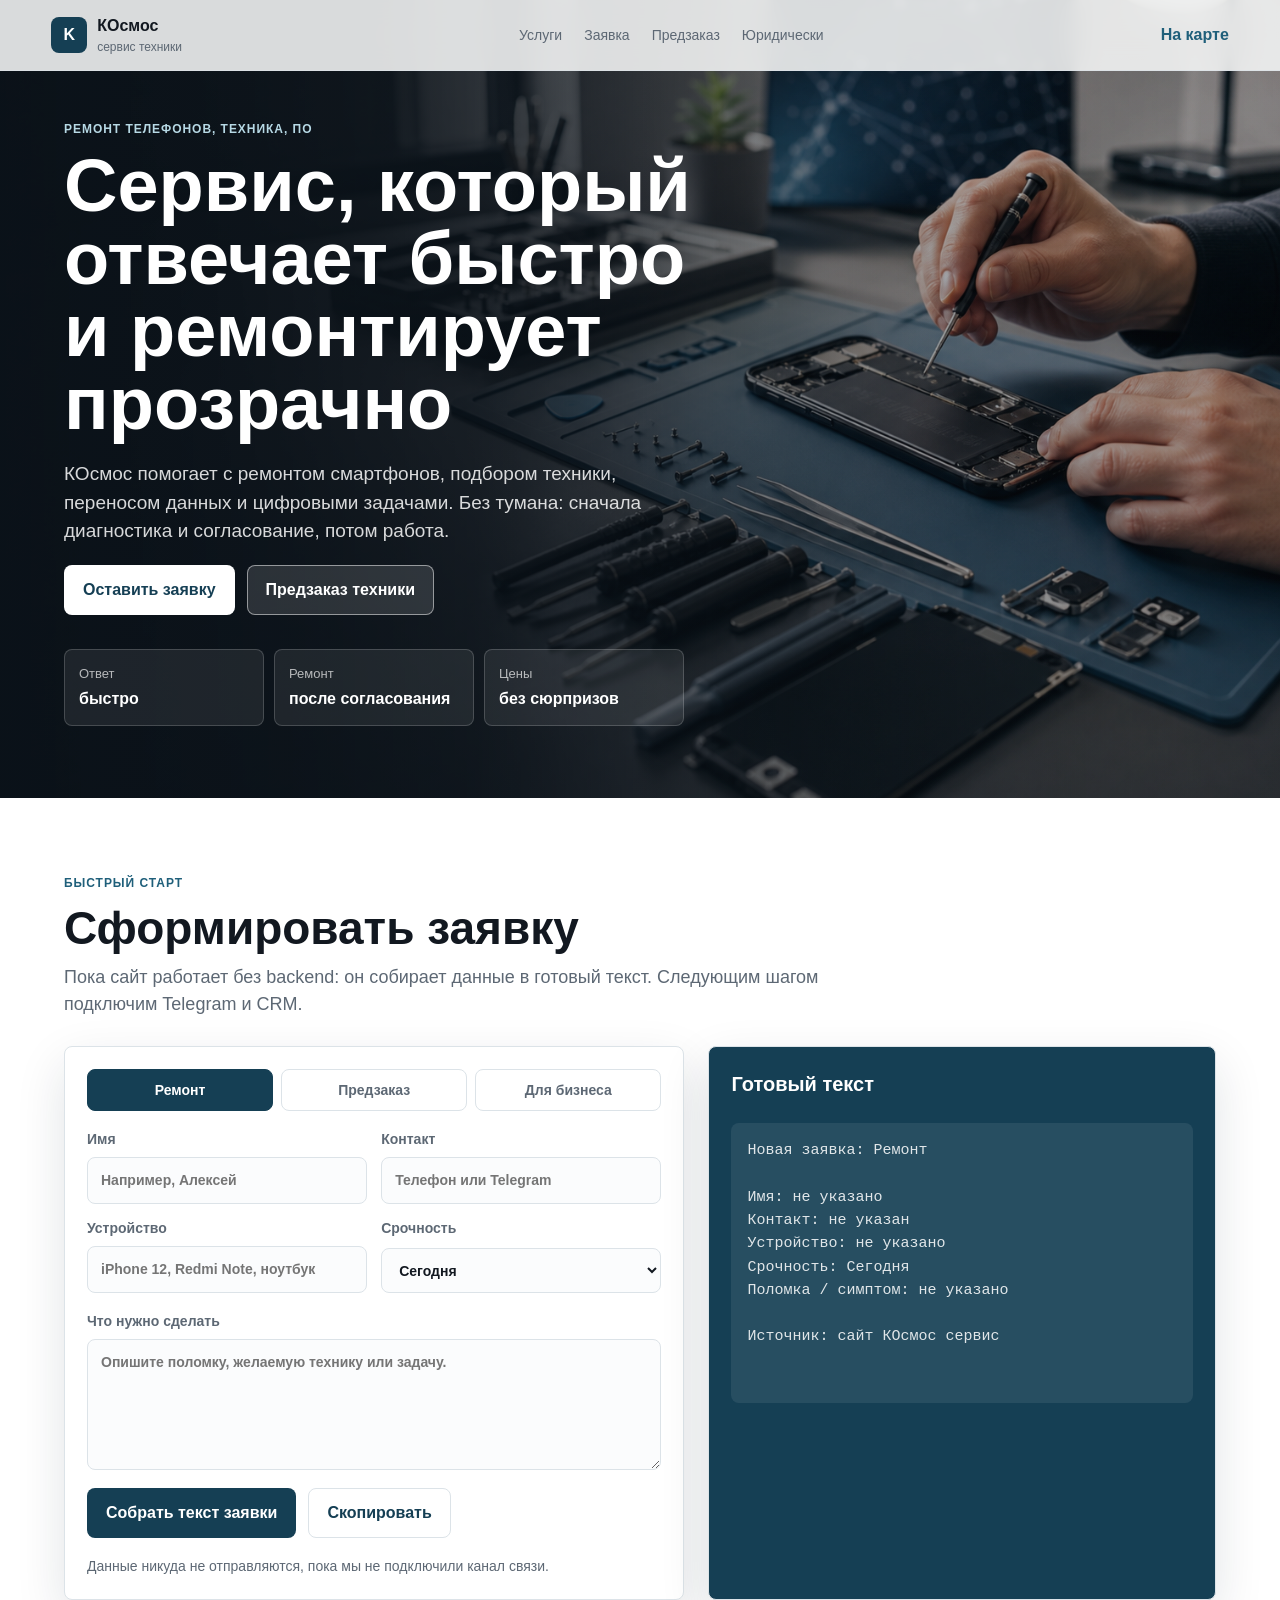
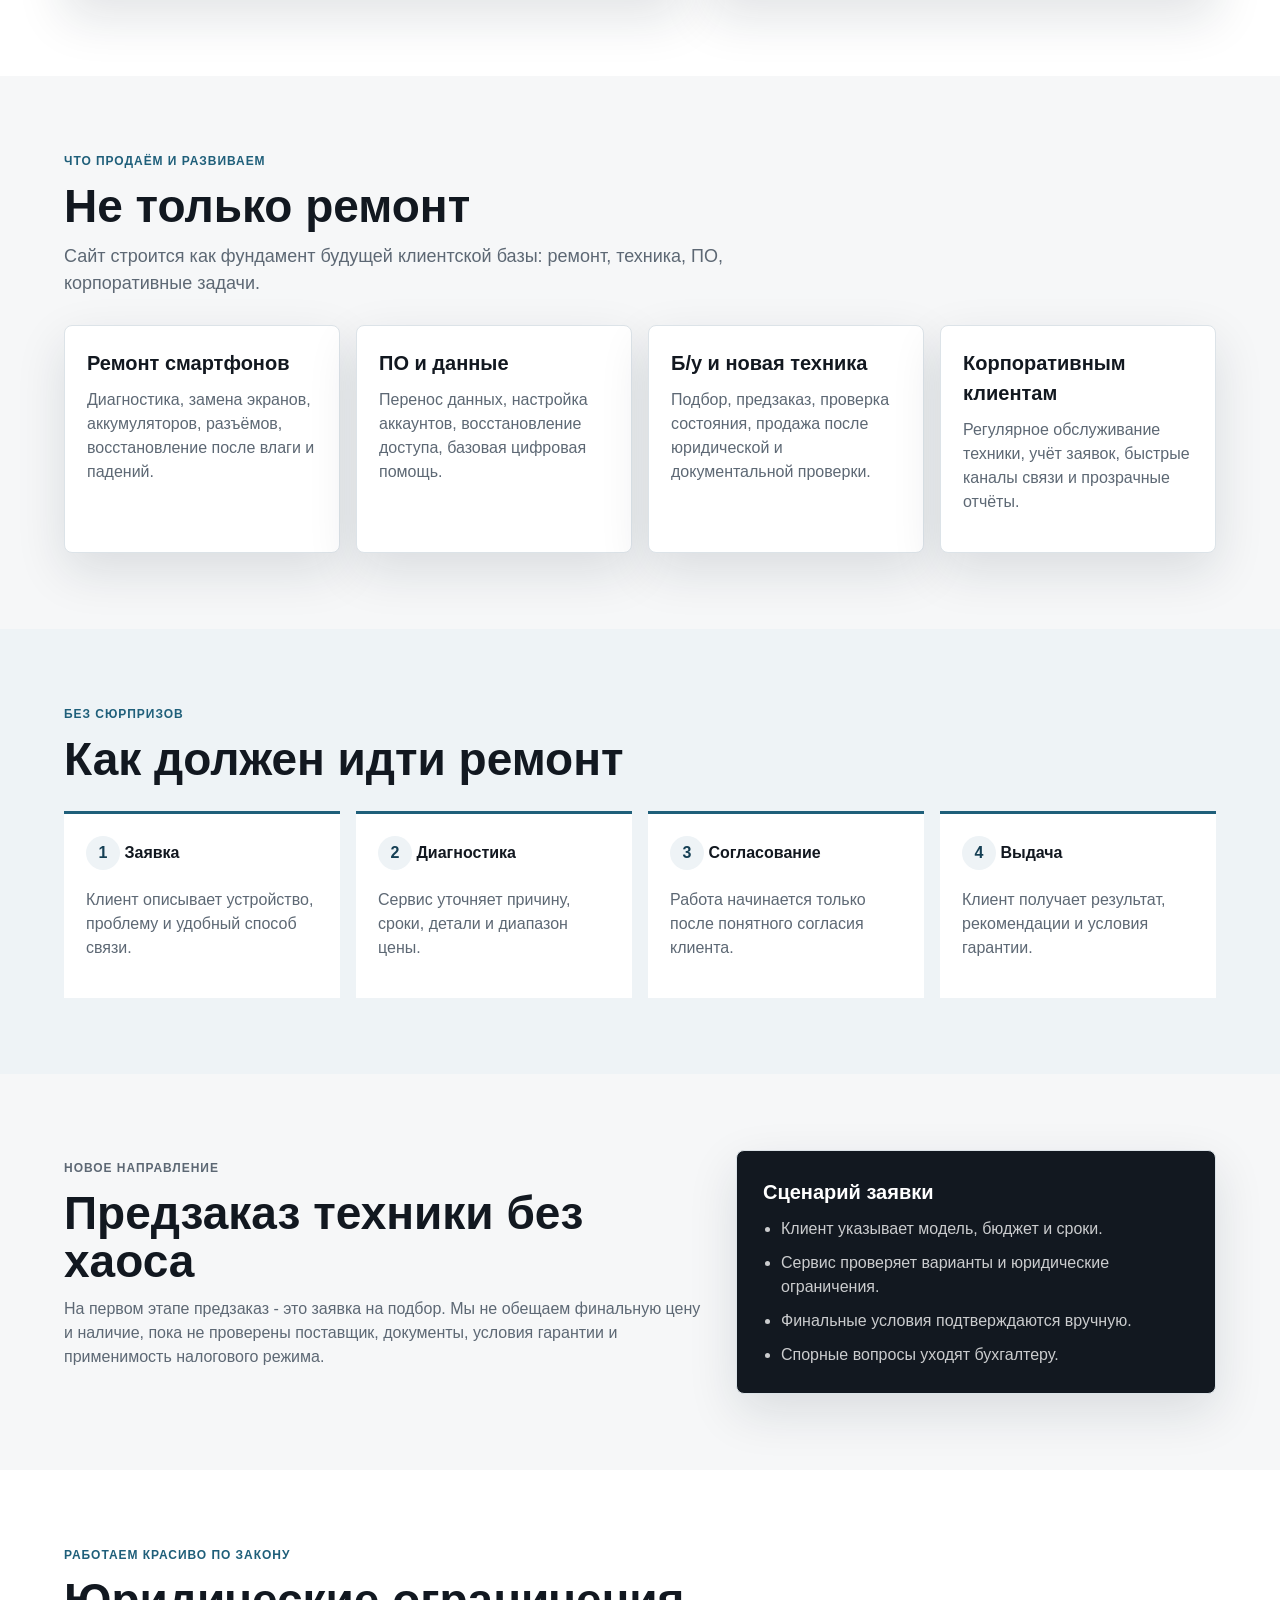
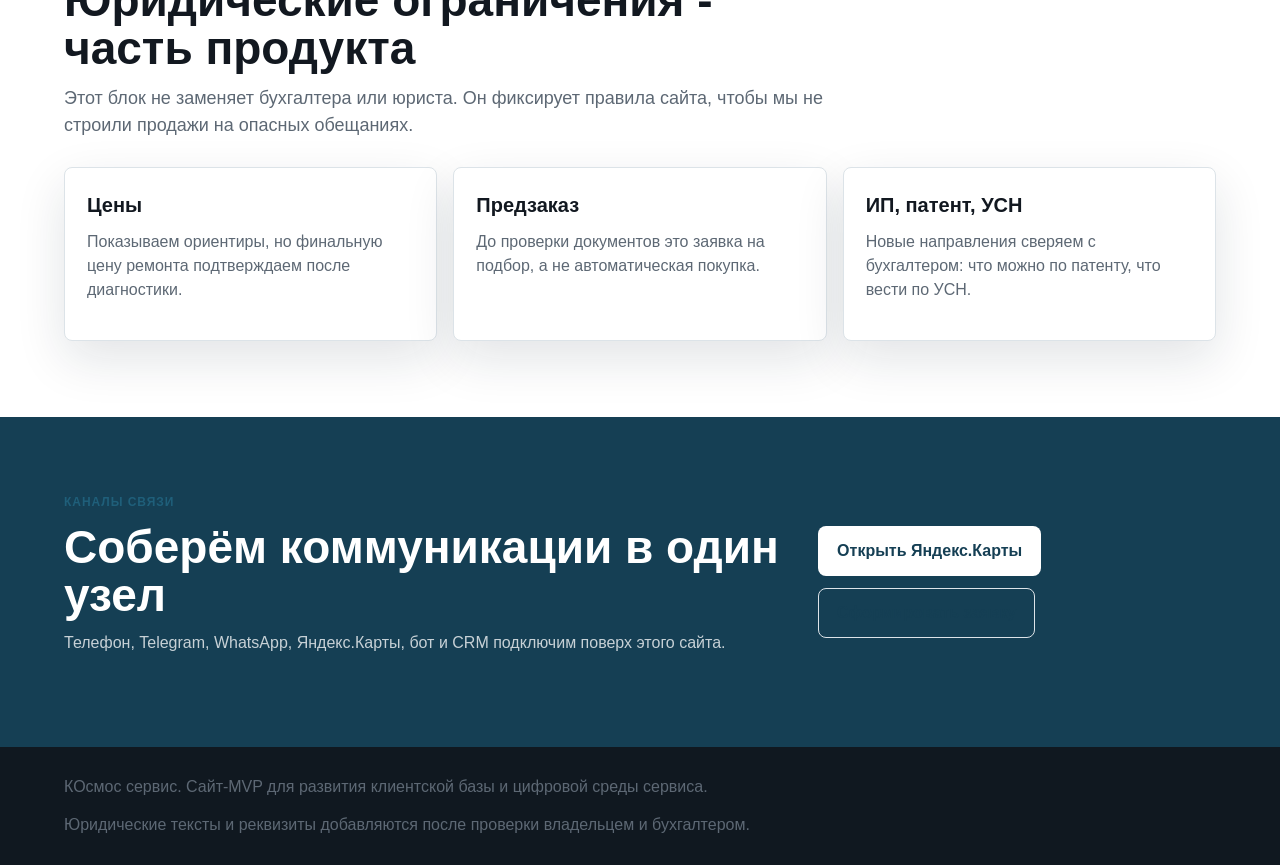
==== projects/site/index.html @ 304d87ee "Add Kosmos site MVP" ====
<!doctype html>
<html lang="ru">
  <head>
    <meta charset="utf-8">
    <meta name="viewport" content="width=device-width, initial-scale=1">
    <title>КОсмос сервис - ремонт телефонов и цифровые услуги</title>
    <meta
      name="description"
      content="КОсмос сервис: ремонт телефонов, подбор техники, ПО, перенос данных и корпоративное обслуживание."
    >
    <link rel="stylesheet" href="./styles.css">
  </head>
  <body>
    <header class="site-header" aria-label="Главная навигация">
      <a class="brand" href="#top" aria-label="КОсмос сервис">
        <span class="brand-mark" aria-hidden="true">K</span>
        <span>
          <strong>КОсмос</strong>
          <small>сервис техники</small>
        </span>
      </a>
      <nav class="nav">
        <a href="#services">Услуги</a>
        <a href="#request">Заявка</a>
        <a href="#preorder">Предзаказ</a>
        <a href="#legal">Юридически</a>
      </nav>
      <a class="header-action" href="https://yandex.ru/maps/org/kosmos/93478916423/?ll=34.098740%2C44.948855&z=15" target="_blank" rel="noreferrer">На карте</a>
    </header>

    <main id="top">
      <section class="hero" aria-labelledby="hero-title">
        <img class="hero-image" src="./assets/hero-repair.png" alt="Рабочее место мастера по ремонту смартфона">
        <div class="hero-overlay"></div>
        <div class="hero-content">
          <p class="eyebrow">ремонт телефонов, техника, ПО</p>
          <h1 id="hero-title">Сервис, который отвечает быстро и ремонтирует прозрачно</h1>
          <p class="hero-lead">
            КОсмос помогает с ремонтом смартфонов, подбором техники, переносом данных и цифровыми задачами.
            Без тумана: сначала диагностика и согласование, потом работа.
          </p>
          <div class="hero-actions">
            <a class="button button-primary" href="#request">Оставить заявку</a>
            <a class="button button-secondary" href="#preorder">Предзаказ техники</a>
          </div>
          <dl class="hero-facts" aria-label="Ключевые принципы">
            <div>
              <dt>Ответ</dt>
              <dd>быстро</dd>
            </div>
            <div>
              <dt>Ремонт</dt>
              <dd>после согласования</dd>
            </div>
            <div>
              <dt>Цены</dt>
              <dd>без сюрпризов</dd>
            </div>
          </dl>
        </div>
      </section>

      <section class="quick-panel" id="request" aria-labelledby="request-title">
        <div class="section-heading">
          <p class="eyebrow">быстрый старт</p>
          <h2 id="request-title">Сформировать заявку</h2>
          <p>
            Пока сайт работает без backend: он собирает данные в готовый текст.
            Следующим шагом подключим Telegram и CRM.
          </p>
        </div>

        <div class="request-layout">
          <form class="request-form" id="lead-form">
            <fieldset class="segments" aria-label="Тип заявки">
              <label>
                <input type="radio" name="mode" value="repair" checked>
                <span>Ремонт</span>
              </label>
              <label>
                <input type="radio" name="mode" value="preorder">
                <span>Предзаказ</span>
              </label>
              <label>
                <input type="radio" name="mode" value="business">
                <span>Для бизнеса</span>
              </label>
            </fieldset>

            <div class="form-grid">
              <label>
                Имя
                <input name="name" autocomplete="name" placeholder="Например, Алексей">
              </label>
              <label>
                Контакт
                <input name="contact" autocomplete="tel" placeholder="Телефон или Telegram">
              </label>
              <label>
                Устройство
                <input name="device" placeholder="iPhone 12, Redmi Note, ноутбук">
              </label>
              <label>
                Срочность
                <select name="urgency">
                  <option>Сегодня</option>
                  <option>В ближайшие 2-3 дня</option>
                  <option>Не срочно</option>
                  <option>Нужна консультация</option>
                </select>
              </label>
            </div>

            <label>
              Что нужно сделать
              <textarea name="details" rows="5" placeholder="Опишите поломку, желаемую технику или задачу."></textarea>
            </label>

            <div class="form-actions">
              <button class="button button-primary" type="submit">Собрать текст заявки</button>
              <button class="button button-ghost" type="button" id="copy-request">Скопировать</button>
            </div>
            <p class="form-note">
              Данные никуда не отправляются, пока мы не подключили канал связи.
            </p>
          </form>

          <aside class="request-output" aria-live="polite">
            <h3>Готовый текст</h3>
            <pre id="lead-output">Выберите сценарий и заполните поля - здесь появится заявка.</pre>
          </aside>
        </div>
      </section>

      <section class="section" id="services" aria-labelledby="services-title">
        <div class="section-heading">
          <p class="eyebrow">что продаём и развиваем</p>
          <h2 id="services-title">Не только ремонт</h2>
          <p>Сайт строится как фундамент будущей клиентской базы: ремонт, техника, ПО, корпоративные задачи.</p>
        </div>

        <div class="service-grid">
          <article class="service-card">
            <h3>Ремонт смартфонов</h3>
            <p>Диагностика, замена экранов, аккумуляторов, разъёмов, восстановление после влаги и падений.</p>
          </article>
          <article class="service-card">
            <h3>ПО и данные</h3>
            <p>Перенос данных, настройка аккаунтов, восстановление доступа, базовая цифровая помощь.</p>
          </article>
          <article class="service-card">
            <h3>Б/у и новая техника</h3>
            <p>Подбор, предзаказ, проверка состояния, продажа после юридической и документальной проверки.</p>
          </article>
          <article class="service-card">
            <h3>Корпоративным клиентам</h3>
            <p>Регулярное обслуживание техники, учёт заявок, быстрые каналы связи и прозрачные отчёты.</p>
          </article>
        </div>
      </section>

      <section class="section process-section" aria-labelledby="process-title">
        <div class="section-heading">
          <p class="eyebrow">без сюрпризов</p>
          <h2 id="process-title">Как должен идти ремонт</h2>
        </div>
        <ol class="process-list">
          <li>
            <span>1</span>
            <strong>Заявка</strong>
            <p>Клиент описывает устройство, проблему и удобный способ связи.</p>
          </li>
          <li>
            <span>2</span>
            <strong>Диагностика</strong>
            <p>Сервис уточняет причину, сроки, детали и диапазон цены.</p>
          </li>
          <li>
            <span>3</span>
            <strong>Согласование</strong>
            <p>Работа начинается только после понятного согласия клиента.</p>
          </li>
          <li>
            <span>4</span>
            <strong>Выдача</strong>
            <p>Клиент получает результат, рекомендации и условия гарантии.</p>
          </li>
        </ol>
      </section>

      <section class="section split-section" id="preorder" aria-labelledby="preorder-title">
        <div>
          <p class="eyebrow">новое направление</p>
          <h2 id="preorder-title">Предзаказ техники без хаоса</h2>
          <p>
            На первом этапе предзаказ - это заявка на подбор. Мы не обещаем финальную цену и наличие,
            пока не проверены поставщик, документы, условия гарантии и применимость налогового режима.
          </p>
        </div>
        <div class="preorder-box">
          <h3>Сценарий заявки</h3>
          <ul>
            <li>Клиент указывает модель, бюджет и сроки.</li>
            <li>Сервис проверяет варианты и юридические ограничения.</li>
            <li>Финальные условия подтверждаются вручную.</li>
            <li>Спорные вопросы уходят бухгалтеру.</li>
          </ul>
        </div>
      </section>

      <section class="section legal-section" id="legal" aria-labelledby="legal-title">
        <div class="section-heading">
          <p class="eyebrow">работаем красиво по закону</p>
          <h2 id="legal-title">Юридические ограничения - часть продукта</h2>
          <p>
            Этот блок не заменяет бухгалтера или юриста. Он фиксирует правила сайта,
            чтобы мы не строили продажи на опасных обещаниях.
          </p>
        </div>
        <div class="legal-grid">
          <article>
            <h3>Цены</h3>
            <p>Показываем ориентиры, но финальную цену ремонта подтверждаем после диагностики.</p>
          </article>
          <article>
            <h3>Предзаказ</h3>
            <p>До проверки документов это заявка на подбор, а не автоматическая покупка.</p>
          </article>
          <article>
            <h3>ИП, патент, УСН</h3>
            <p>Новые направления сверяем с бухгалтером: что можно по патенту, что вести по УСН.</p>
          </article>
        </div>
      </section>

      <section class="contact-band" aria-labelledby="contacts-title">
        <div>
          <p class="eyebrow">каналы связи</p>
          <h2 id="contacts-title">Соберём коммуникации в один узел</h2>
          <p>Телефон, Telegram, WhatsApp, Яндекс.Карты, бот и CRM подключим поверх этого сайта.</p>
        </div>
        <div class="contact-actions">
          <a class="button button-secondary" href="https://yandex.ru/maps/org/kosmos/93478916423/?ll=34.098740%2C44.948855&z=15" target="_blank" rel="noreferrer">Открыть Яндекс.Карты</a>
          <a class="button button-ghost" href="#request">Сформировать заявку</a>
        </div>
      </section>
    </main>

    <footer class="site-footer">
      <p>КОсмос сервис. Сайт-MVP для развития клиентской базы и цифровой среды сервиса.</p>
      <p>Юридические тексты и реквизиты добавляются после проверки владельцем и бухгалтером.</p>
    </footer>

    <script src="./app.js"></script>
  </body>
</html>
---- projects/site/styles.css ----
:root {
  color-scheme: light;
  --bg: #f6f7f8;
  --surface: #ffffff;
  --surface-soft: #eef3f6;
  --ink: #121820;
  --muted: #5d6874;
  --line: #dce3e8;
  --blue: #1f5f7a;
  --blue-dark: #153f54;
  --accent: #b7d9e5;
  --shadow: 0 18px 50px rgba(17, 33, 46, 0.12);
  --radius: 8px;
  font-family: Inter, -apple-system, BlinkMacSystemFont, "Segoe UI", sans-serif;
}

* {
  box-sizing: border-box;
}

html {
  scroll-behavior: smooth;
}

body {
  margin: 0;
  background: var(--bg);
  color: var(--ink);
  line-height: 1.5;
}

a {
  color: inherit;
  text-decoration: none;
}

button,
input,
select,
textarea {
  font: inherit;
}

.site-header {
  position: fixed;
  z-index: 10;
  top: 0;
  left: 0;
  right: 0;
  display: flex;
  align-items: center;
  justify-content: space-between;
  gap: 24px;
  padding: 14px clamp(18px, 4vw, 56px);
  background: rgba(246, 247, 248, 0.88);
  border-bottom: 1px solid rgba(220, 227, 232, 0.8);
  backdrop-filter: blur(14px);
}

.brand {
  display: inline-flex;
  align-items: center;
  gap: 10px;
  min-width: max-content;
}

.brand-mark {
  display: grid;
  width: 36px;
  height: 36px;
  place-items: center;
  border-radius: var(--radius);
  background: var(--blue-dark);
  color: white;
  font-weight: 800;
}

.brand strong,
.brand small {
  display: block;
}

.brand small {
  color: var(--muted);
  font-size: 12px;
}

.nav {
  display: flex;
  align-items: center;
  justify-content: center;
  gap: 22px;
  color: var(--muted);
  font-size: 14px;
}

.nav a:hover,
.header-action:hover {
  color: var(--blue-dark);
}

.header-action {
  color: var(--blue);
  font-weight: 700;
}

.hero {
  position: relative;
  min-height: 760px;
  display: grid;
  align-items: center;
  padding: 120px clamp(18px, 5vw, 72px) 72px;
  overflow: hidden;
  color: white;
}

.hero-image,
.hero-overlay {
  position: absolute;
  inset: 0;
  width: 100%;
  height: 100%;
}

.hero-image {
  object-fit: cover;
}

.hero-overlay {
  background:
    linear-gradient(90deg, rgba(10, 17, 24, 0.91) 0%, rgba(10, 17, 24, 0.76) 37%, rgba(10, 17, 24, 0.26) 72%, rgba(10, 17, 24, 0.16) 100%),
    linear-gradient(0deg, rgba(10, 17, 24, 0.32), rgba(10, 17, 24, 0.08));
}

.hero-content {
  position: relative;
  z-index: 1;
  max-width: 720px;
}

.eyebrow {
  margin: 0 0 12px;
  color: var(--blue);
  font-size: 12px;
  font-weight: 800;
  letter-spacing: 0.08em;
  text-transform: uppercase;
}

.hero .eyebrow {
  color: var(--accent);
}

h1,
h2,
h3,
p {
  margin-top: 0;
}

h1 {
  max-width: 660px;
  margin-bottom: 20px;
  font-size: clamp(40px, 7vw, 74px);
  line-height: 0.98;
}

h2 {
  margin-bottom: 12px;
  font-size: clamp(30px, 4vw, 46px);
  line-height: 1.05;
}

h3 {
  margin-bottom: 10px;
  font-size: 20px;
}

.hero-lead {
  max-width: 610px;
  color: rgba(255, 255, 255, 0.84);
  font-size: 19px;
}

.hero-actions,
.form-actions,
.contact-actions {
  display: flex;
  flex-wrap: wrap;
  gap: 12px;
  align-items: center;
}

.button {
  display: inline-flex;
  min-height: 46px;
  align-items: center;
  justify-content: center;
  padding: 12px 18px;
  border: 1px solid transparent;
  border-radius: var(--radius);
  cursor: pointer;
  font-weight: 800;
  transition: transform 160ms ease, border-color 160ms ease, background 160ms ease;
}

.button:hover {
  transform: translateY(-1px);
}

.button-primary {
  background: #ffffff;
  color: var(--blue-dark);
}

.quick-panel .button-primary,
.request-form .button-primary {
  background: var(--blue-dark);
  color: #ffffff;
}

.button-secondary {
  border-color: rgba(255, 255, 255, 0.5);
  background: rgba(255, 255, 255, 0.13);
  color: #ffffff;
}

.contact-band .button-secondary {
  border-color: transparent;
  background: #ffffff;
  color: var(--blue-dark);
}

.button-ghost {
  border-color: var(--line);
  background: transparent;
  color: var(--blue-dark);
}

.hero-facts {
  display: grid;
  grid-template-columns: repeat(3, minmax(0, 1fr));
  gap: 10px;
  max-width: 620px;
  margin: 34px 0 0;
}

.hero-facts div {
  padding: 14px;
  border: 1px solid rgba(255, 255, 255, 0.18);
  border-radius: var(--radius);
  background: rgba(255, 255, 255, 0.08);
}

.hero-facts dt {
  color: rgba(255, 255, 255, 0.68);
  font-size: 13px;
}

.hero-facts dd {
  margin: 4px 0 0;
  font-weight: 800;
}

.section,
.quick-panel,
.contact-band {
  padding: 76px clamp(18px, 5vw, 72px);
}

.section-heading {
  max-width: 760px;
  margin-bottom: 28px;
}

.section-heading p:not(.eyebrow) {
  color: var(--muted);
  font-size: 18px;
}

.quick-panel {
  background: var(--surface);
}

.request-layout {
  display: grid;
  grid-template-columns: minmax(0, 1.1fr) minmax(320px, 0.9fr);
  gap: 24px;
  align-items: stretch;
}

.request-form,
.request-output,
.service-card,
.preorder-box,
.legal-grid article {
  border: 1px solid var(--line);
  border-radius: var(--radius);
  background: var(--surface);
  box-shadow: var(--shadow);
}

.request-form {
  display: grid;
  gap: 18px;
  padding: 22px;
}

.segments {
  display: grid;
  grid-template-columns: repeat(3, minmax(0, 1fr));
  gap: 8px;
  margin: 0;
  padding: 0;
  border: 0;
}

.segments label {
  cursor: pointer;
}

.segments input {
  position: absolute;
  opacity: 0;
  pointer-events: none;
}

.segments span {
  display: grid;
  min-height: 42px;
  place-items: center;
  border: 1px solid var(--line);
  border-radius: var(--radius);
  color: var(--muted);
  font-weight: 800;
}

.segments input:checked + span {
  border-color: var(--blue-dark);
  background: var(--blue-dark);
  color: white;
}

.form-grid {
  display: grid;
  grid-template-columns: repeat(2, minmax(0, 1fr));
  gap: 14px;
}

.request-form label {
  display: grid;
  gap: 7px;
  color: var(--muted);
  font-size: 14px;
  font-weight: 700;
}

.request-form input,
.request-form select,
.request-form textarea {
  width: 100%;
  border: 1px solid var(--line);
  border-radius: var(--radius);
  background: #fbfcfd;
  color: var(--ink);
  padding: 12px 13px;
  outline: none;
}

.request-form textarea {
  resize: vertical;
}

.request-form input:focus,
.request-form select:focus,
.request-form textarea:focus {
  border-color: var(--blue);
  box-shadow: 0 0 0 3px rgba(31, 95, 122, 0.12);
}

.form-note {
  margin: 0;
  color: var(--muted);
  font-size: 14px;
}

.request-output {
  display: grid;
  align-content: start;
  gap: 14px;
  padding: 22px;
  background: var(--blue-dark);
  color: white;
}

.request-output pre {
  min-height: 280px;
  margin: 0;
  padding: 16px;
  border-radius: var(--radius);
  background: rgba(255, 255, 255, 0.08);
  color: rgba(255, 255, 255, 0.86);
  font: 15px/1.55 ui-monospace, SFMono-Regular, Menlo, monospace;
  white-space: pre-wrap;
}

.service-grid,
.legal-grid {
  display: grid;
  grid-template-columns: repeat(4, minmax(0, 1fr));
  gap: 16px;
}

.service-card,
.legal-grid article {
  padding: 22px;
}

.service-card p,
.legal-grid p,
.process-list p,
.split-section p,
.preorder-box li {
  color: var(--muted);
}

.process-section {
  background: var(--surface-soft);
}

.process-list {
  display: grid;
  grid-template-columns: repeat(4, minmax(0, 1fr));
  gap: 16px;
  margin: 0;
  padding: 0;
  list-style: none;
}

.process-list li {
  padding: 22px;
  border-top: 3px solid var(--blue);
  background: var(--surface);
}

.process-list span {
  display: inline-grid;
  width: 34px;
  height: 34px;
  place-items: center;
  margin-bottom: 18px;
  border-radius: 50%;
  background: var(--surface-soft);
  color: var(--blue-dark);
  font-weight: 900;
}

.split-section {
  display: grid;
  grid-template-columns: minmax(0, 1fr) minmax(320px, 480px);
  gap: 28px;
  align-items: center;
}

.preorder-box {
  padding: 26px;
  background: var(--ink);
  color: white;
}

.preorder-box ul {
  display: grid;
  gap: 10px;
  margin: 0;
  padding-left: 18px;
}

.preorder-box li {
  color: rgba(255, 255, 255, 0.78);
}

.legal-section {
  background: var(--surface);
}

.legal-grid {
  grid-template-columns: repeat(3, minmax(0, 1fr));
}

.contact-band {
  display: flex;
  align-items: center;
  justify-content: space-between;
  gap: 24px;
  background: var(--blue-dark);
  color: white;
}

.contact-band p:not(.eyebrow) {
  max-width: 720px;
  color: rgba(255, 255, 255, 0.76);
}

.site-footer {
  display: flex;
  flex-wrap: wrap;
  justify-content: space-between;
  gap: 14px;
  padding: 28px clamp(18px, 5vw, 72px);
  color: var(--muted);
  background: #101820;
}

.site-footer p {
  margin: 0;
}

@media (max-width: 980px) {
  .site-header {
    position: sticky;
  }

  .nav {
    display: none;
  }

  .hero {
    min-height: 680px;
  }

  .request-layout,
  .split-section {
    grid-template-columns: 1fr;
  }

  .service-grid,
  .process-list {
    grid-template-columns: repeat(2, minmax(0, 1fr));
  }
}

@media (max-width: 640px) {
  .site-header {
    align-items: flex-start;
  }

  .header-action {
    font-size: 14px;
  }

  .hero {
    min-height: auto;
    padding-top: 82px;
  }

  .hero-overlay {
    background: rgba(10, 17, 24, 0.76);
  }

  h1 {
    font-size: 40px;
  }

  .hero-facts,
  .segments,
  .form-grid,
  .service-grid,
  .process-list,
  .legal-grid {
    grid-template-columns: 1fr;
  }

  .contact-band {
    align-items: flex-start;
    flex-direction: column;
  }
}
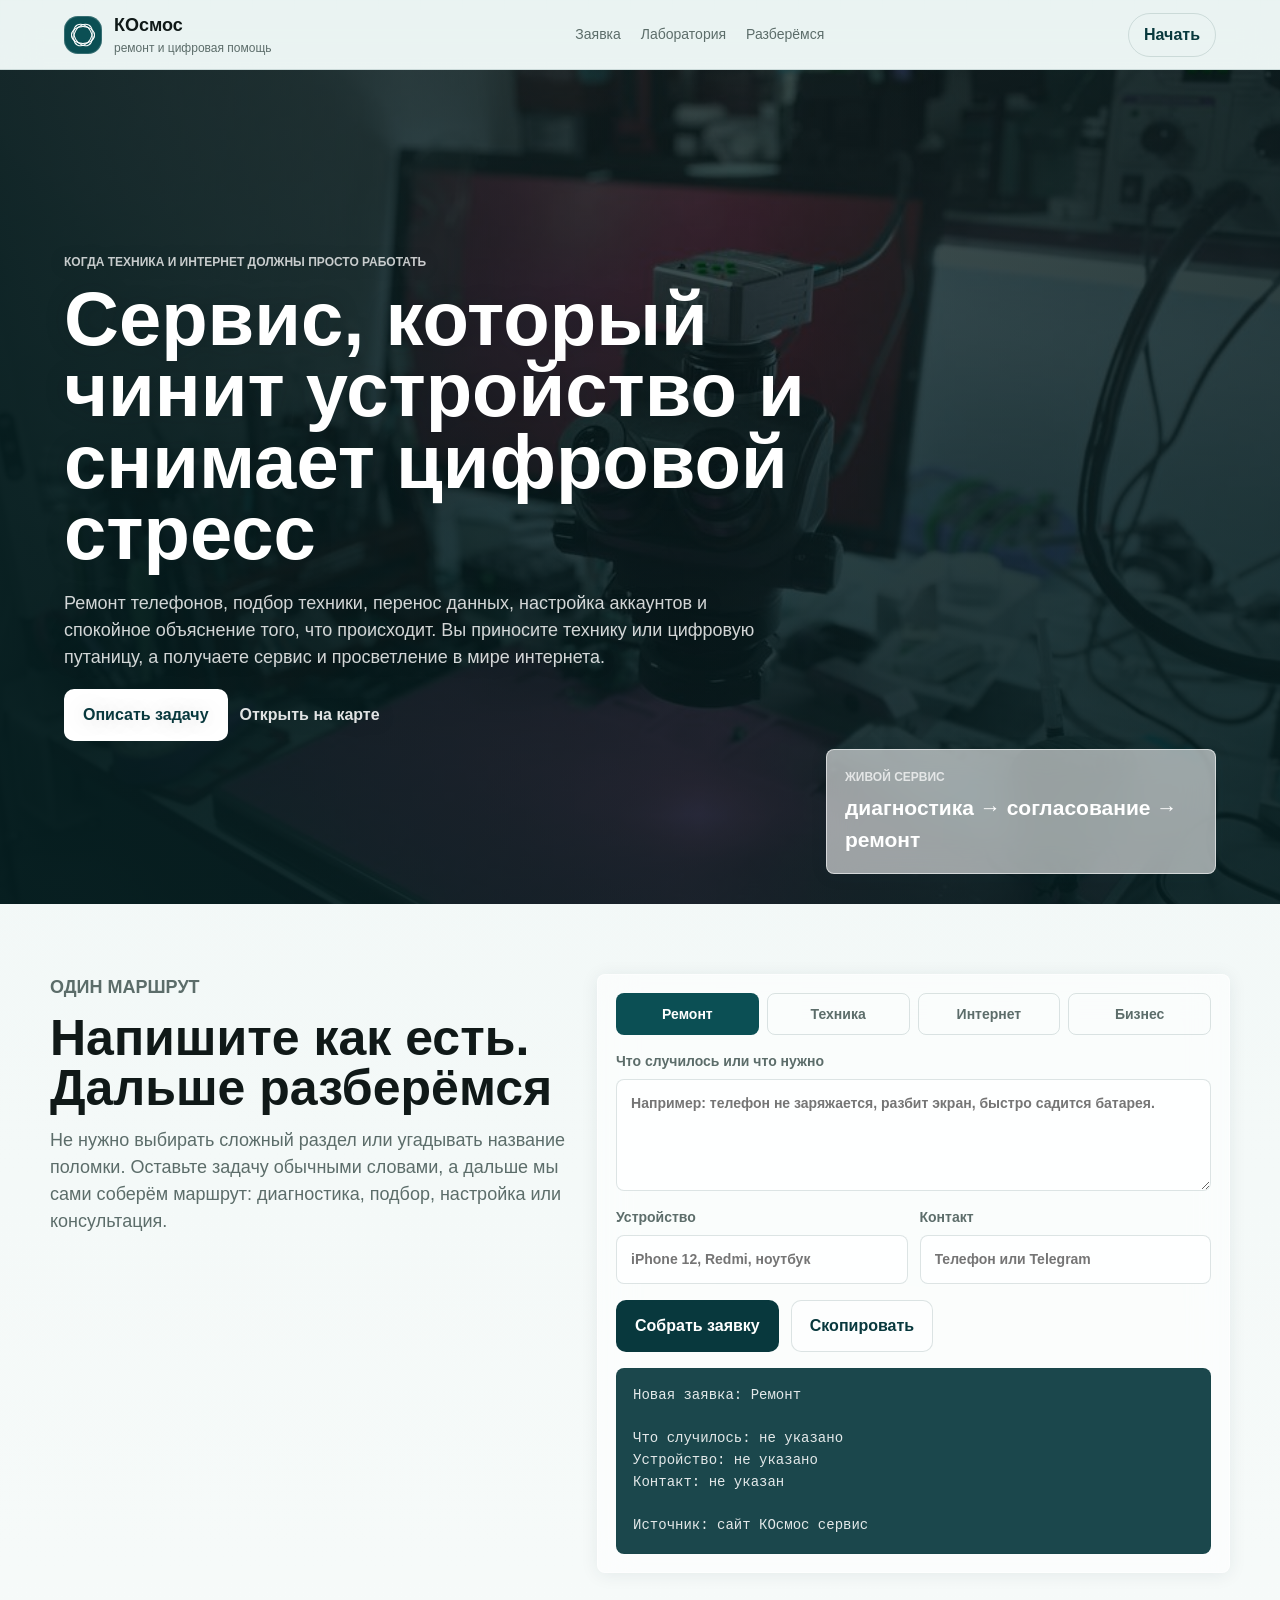
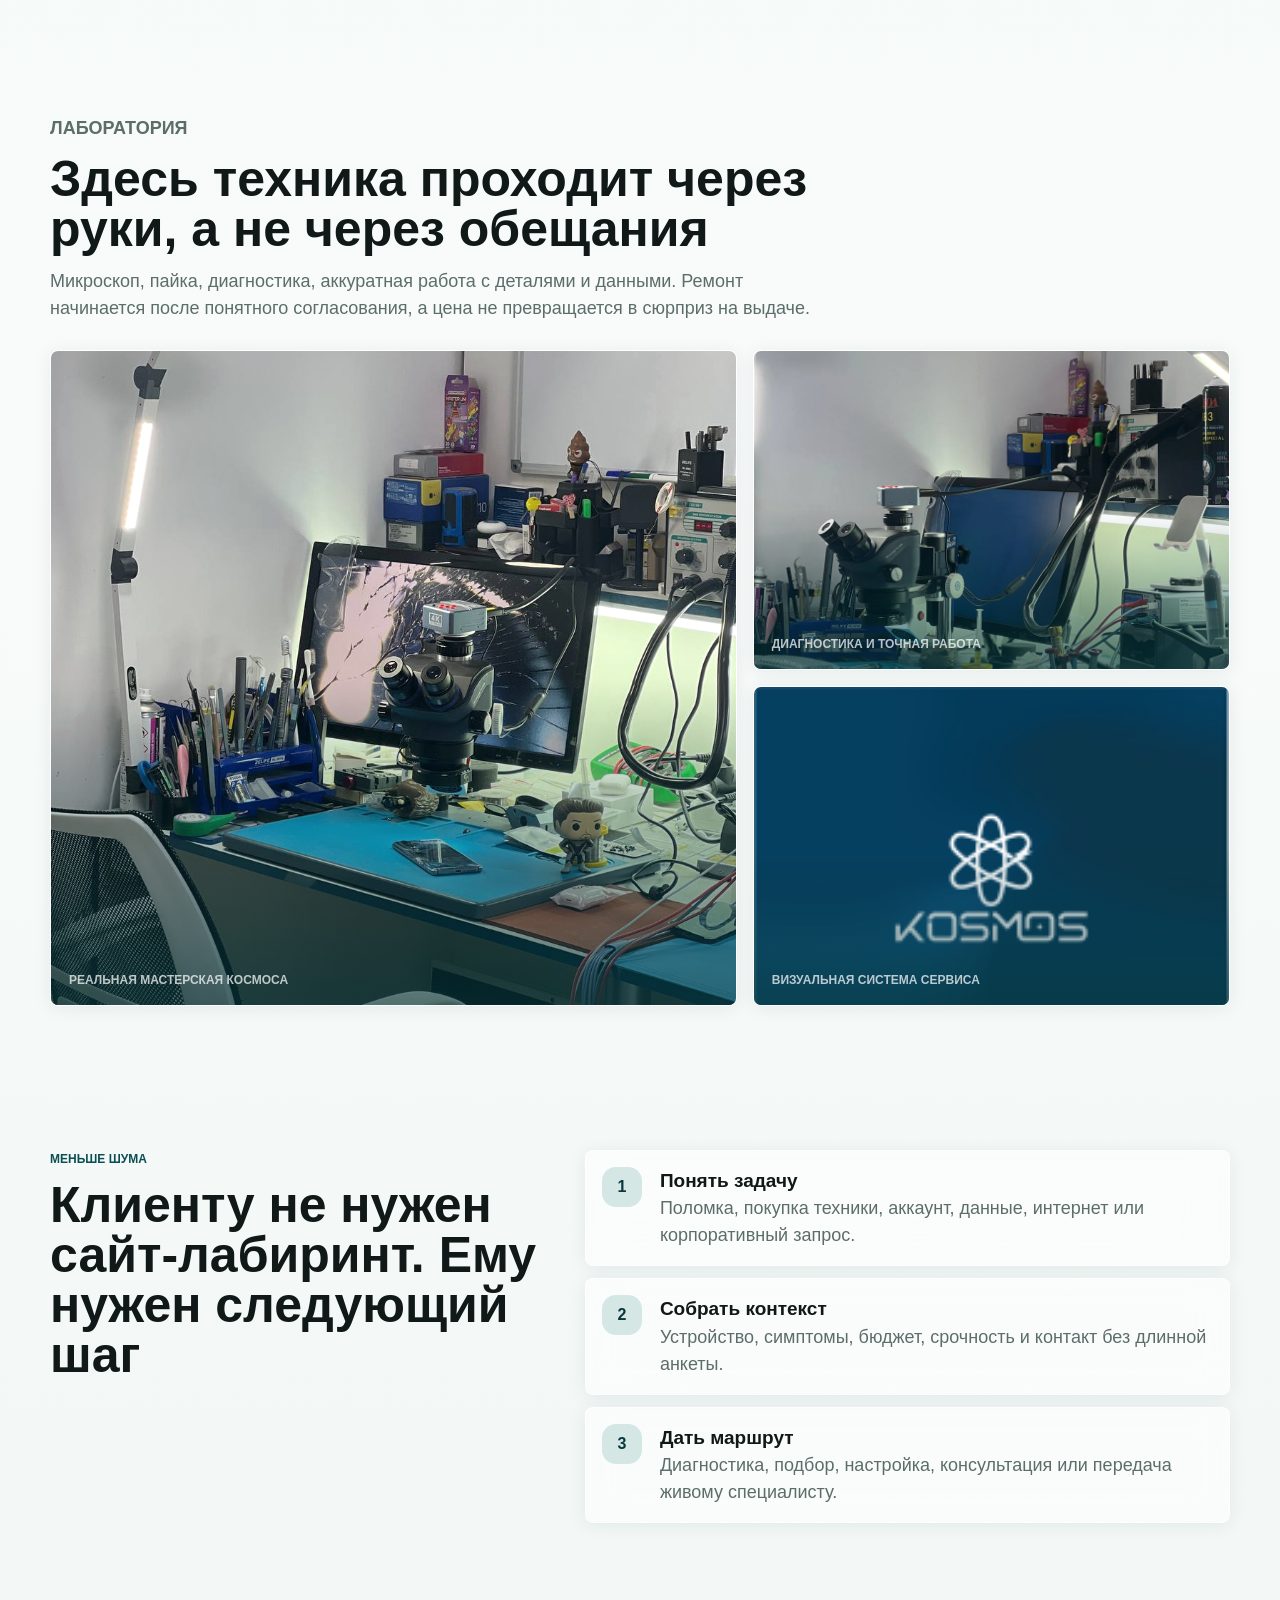
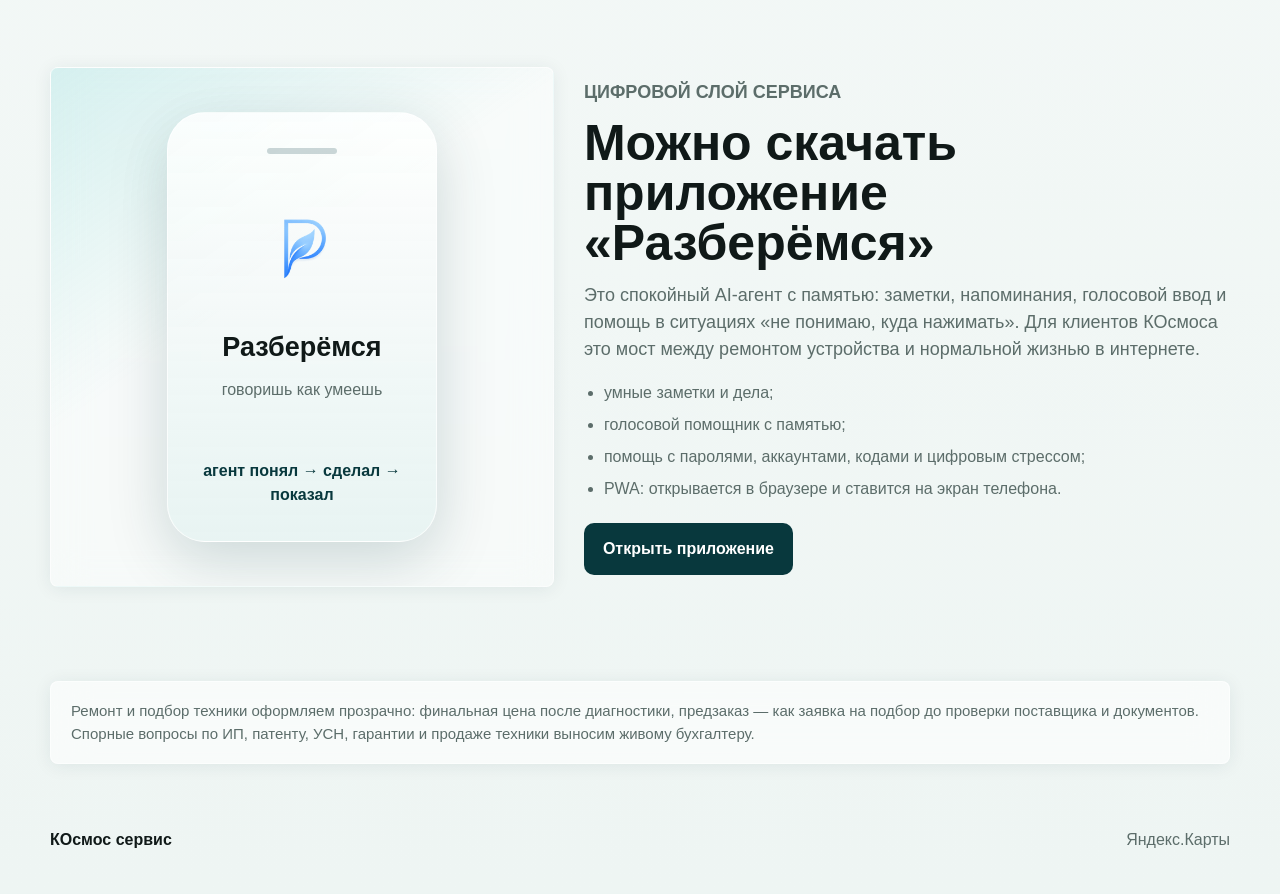
==== commit f0dedda3: "Refresh Kosmos site with real assets" ====
--- a/projects/site/index.html
+++ b/projects/site/index.html
@@ -3,252 +3,206 @@
   <head>
     <meta charset="utf-8">
     <meta name="viewport" content="width=device-width, initial-scale=1">
-    <title>КОсмос сервис - ремонт телефонов и цифровые услуги</title>
+    <title>КОсмос сервис - ремонт, техника и цифровое сопровождение</title>
     <meta
       name="description"
-      content="КОсмос сервис: ремонт телефонов, подбор техники, ПО, перенос данных и корпоративное обслуживание."
+      content="КОсмос сервис: ремонт телефонов, подбор техники, цифровая помощь и приложение Разберёмся."
     >
+    <link rel="icon" href="./assets/favicon.svg" type="image/svg+xml">
     <link rel="stylesheet" href="./styles.css">
   </head>
   <body>
-    <header class="site-header" aria-label="Главная навигация">
+    <header class="site-header" aria-label="Навигация">
       <a class="brand" href="#top" aria-label="КОсмос сервис">
-        <span class="brand-mark" aria-hidden="true">K</span>
+        <span class="brand-orbit" aria-hidden="true">
+          <span></span>
+          <span></span>
+          <span></span>
+        </span>
         <span>
           <strong>КОсмос</strong>
-          <small>сервис техники</small>
+          <small>ремонт и цифровая помощь</small>
         </span>
       </a>
-      <nav class="nav">
-        <a href="#services">Услуги</a>
+      <nav class="nav" aria-label="Разделы">
         <a href="#request">Заявка</a>
-        <a href="#preorder">Предзаказ</a>
-        <a href="#legal">Юридически</a>
+        <a href="#lab">Лаборатория</a>
+        <a href="#razberemsia">Разберёмся</a>
       </nav>
-      <a class="header-action" href="https://yandex.ru/maps/org/kosmos/93478916423/?ll=34.098740%2C44.948855&z=15" target="_blank" rel="noreferrer">На карте</a>
+      <a class="header-action" href="#request">Начать</a>
     </header>
 
     <main id="top">
       <section class="hero" aria-labelledby="hero-title">
-        <img class="hero-image" src="./assets/hero-repair.png" alt="Рабочее место мастера по ремонту смартфона">
-        <div class="hero-overlay"></div>
-        <div class="hero-content">
-          <p class="eyebrow">ремонт телефонов, техника, ПО</p>
-          <h1 id="hero-title">Сервис, который отвечает быстро и ремонтирует прозрачно</h1>
+        <div class="hero-copy">
+          <p class="eyebrow">когда техника и интернет должны просто работать</p>
+          <h1 id="hero-title">Сервис, который чинит устройство и снимает цифровой стресс</h1>
           <p class="hero-lead">
-            КОсмос помогает с ремонтом смартфонов, подбором техники, переносом данных и цифровыми задачами.
-            Без тумана: сначала диагностика и согласование, потом работа.
+            Ремонт телефонов, подбор техники, перенос данных, настройка аккаунтов и спокойное объяснение того,
+            что происходит. Вы приносите технику или цифровую путаницу, а получаете сервис и просветление в мире интернета.
           </p>
           <div class="hero-actions">
-            <a class="button button-primary" href="#request">Оставить заявку</a>
-            <a class="button button-secondary" href="#preorder">Предзаказ техники</a>
-          </div>
-          <dl class="hero-facts" aria-label="Ключевые принципы">
-            <div>
-              <dt>Ответ</dt>
-              <dd>быстро</dd>
-            </div>
-            <div>
-              <dt>Ремонт</dt>
-              <dd>после согласования</dd>
-            </div>
-            <div>
-              <dt>Цены</dt>
-              <dd>без сюрпризов</dd>
-            </div>
-          </dl>
-        </div>
-      </section>
-
-      <section class="quick-panel" id="request" aria-labelledby="request-title">
+            <a class="button button-primary" href="#request">Описать задачу</a>
+            <a class="quiet-link" href="https://yandex.ru/maps/org/kosmos/93478916423/?ll=34.098740%2C44.948855&z=15" target="_blank" rel="noreferrer">Открыть на карте</a>
+          </div>
+        </div>
+
+        <div class="hero-media" aria-label="Рабочее место сервиса КОсмос">
+          <video class="hero-video" autoplay muted loop playsinline poster="./assets/real/workbench-focus.jpeg">
+            <source src="./assets/real/workbench-loop.mov">
+          </video>
+          <div class="hero-glass">
+            <span>живой сервис</span>
+            <strong>диагностика → согласование → ремонт</strong>
+          </div>
+        </div>
+      </section>
+
+      <section class="intent-panel" id="request" aria-labelledby="request-title">
+        <div class="intent-copy">
+          <p class="eyebrow">один маршрут</p>
+          <h2 id="request-title">Напишите как есть. Дальше разберёмся</h2>
+          <p>
+            Не нужно выбирать сложный раздел или угадывать название поломки. Оставьте задачу обычными словами,
+            а дальше мы сами соберём маршрут: диагностика, подбор, настройка или консультация.
+          </p>
+        </div>
+
+        <form class="request-form" id="lead-form">
+          <div class="segments" aria-label="Тип заявки">
+            <label>
+              <input type="radio" name="mode" value="repair" checked>
+              <span>Ремонт</span>
+            </label>
+            <label>
+              <input type="radio" name="mode" value="preorder">
+              <span>Техника</span>
+            </label>
+            <label>
+              <input type="radio" name="mode" value="digital">
+              <span>Интернет</span>
+            </label>
+            <label>
+              <input type="radio" name="mode" value="business">
+              <span>Бизнес</span>
+            </label>
+          </div>
+
+          <label class="span-2">
+            Что случилось или что нужно
+            <textarea name="details" rows="4" placeholder="Например: телефон не заряжается, нужен iPhone до 50 тыс., не могу войти в аккаунт."></textarea>
+          </label>
+
+          <div class="form-grid">
+            <label>
+              Устройство
+              <input name="device" placeholder="iPhone 12, Redmi, ноутбук">
+            </label>
+            <label>
+              Контакт
+              <input name="contact" autocomplete="tel" placeholder="Телефон или Telegram">
+            </label>
+          </div>
+
+          <div class="form-actions">
+            <button class="button button-primary" type="submit">Собрать заявку</button>
+            <button class="button button-secondary" type="button" id="copy-request">Скопировать</button>
+          </div>
+
+          <pre id="lead-output" class="lead-output" aria-live="polite"></pre>
+        </form>
+      </section>
+
+      <section class="lab-section" id="lab" aria-labelledby="lab-title">
         <div class="section-heading">
-          <p class="eyebrow">быстрый старт</p>
-          <h2 id="request-title">Сформировать заявку</h2>
+          <p class="eyebrow">лаборатория</p>
+          <h2 id="lab-title">Здесь техника проходит через руки, а не через обещания</h2>
           <p>
-            Пока сайт работает без backend: он собирает данные в готовый текст.
-            Следующим шагом подключим Telegram и CRM.
-          </p>
-        </div>
-
-        <div class="request-layout">
-          <form class="request-form" id="lead-form">
-            <fieldset class="segments" aria-label="Тип заявки">
-              <label>
-                <input type="radio" name="mode" value="repair" checked>
-                <span>Ремонт</span>
-              </label>
-              <label>
-                <input type="radio" name="mode" value="preorder">
-                <span>Предзаказ</span>
-              </label>
-              <label>
-                <input type="radio" name="mode" value="business">
-                <span>Для бизнеса</span>
-              </label>
-            </fieldset>
-
-            <div class="form-grid">
-              <label>
-                Имя
-                <input name="name" autocomplete="name" placeholder="Например, Алексей">
-              </label>
-              <label>
-                Контакт
-                <input name="contact" autocomplete="tel" placeholder="Телефон или Telegram">
-              </label>
-              <label>
-                Устройство
-                <input name="device" placeholder="iPhone 12, Redmi Note, ноутбук">
-              </label>
-              <label>
-                Срочность
-                <select name="urgency">
-                  <option>Сегодня</option>
-                  <option>В ближайшие 2-3 дня</option>
-                  <option>Не срочно</option>
-                  <option>Нужна консультация</option>
-                </select>
-              </label>
-            </div>
-
-            <label>
-              Что нужно сделать
-              <textarea name="details" rows="5" placeholder="Опишите поломку, желаемую технику или задачу."></textarea>
-            </label>
-
-            <div class="form-actions">
-              <button class="button button-primary" type="submit">Собрать текст заявки</button>
-              <button class="button button-ghost" type="button" id="copy-request">Скопировать</button>
-            </div>
-            <p class="form-note">
-              Данные никуда не отправляются, пока мы не подключили канал связи.
-            </p>
-          </form>
-
-          <aside class="request-output" aria-live="polite">
-            <h3>Готовый текст</h3>
-            <pre id="lead-output">Выберите сценарий и заполните поля - здесь появится заявка.</pre>
-          </aside>
-        </div>
-      </section>
-
-      <section class="section" id="services" aria-labelledby="services-title">
-        <div class="section-heading">
-          <p class="eyebrow">что продаём и развиваем</p>
-          <h2 id="services-title">Не только ремонт</h2>
-          <p>Сайт строится как фундамент будущей клиентской базы: ремонт, техника, ПО, корпоративные задачи.</p>
-        </div>
-
-        <div class="service-grid">
-          <article class="service-card">
-            <h3>Ремонт смартфонов</h3>
-            <p>Диагностика, замена экранов, аккумуляторов, разъёмов, восстановление после влаги и падений.</p>
-          </article>
-          <article class="service-card">
-            <h3>ПО и данные</h3>
-            <p>Перенос данных, настройка аккаунтов, восстановление доступа, базовая цифровая помощь.</p>
-          </article>
-          <article class="service-card">
-            <h3>Б/у и новая техника</h3>
-            <p>Подбор, предзаказ, проверка состояния, продажа после юридической и документальной проверки.</p>
-          </article>
-          <article class="service-card">
-            <h3>Корпоративным клиентам</h3>
-            <p>Регулярное обслуживание техники, учёт заявок, быстрые каналы связи и прозрачные отчёты.</p>
-          </article>
-        </div>
-      </section>
-
-      <section class="section process-section" aria-labelledby="process-title">
-        <div class="section-heading">
-          <p class="eyebrow">без сюрпризов</p>
-          <h2 id="process-title">Как должен идти ремонт</h2>
-        </div>
-        <ol class="process-list">
-          <li>
-            <span>1</span>
-            <strong>Заявка</strong>
-            <p>Клиент описывает устройство, проблему и удобный способ связи.</p>
-          </li>
-          <li>
-            <span>2</span>
-            <strong>Диагностика</strong>
-            <p>Сервис уточняет причину, сроки, детали и диапазон цены.</p>
-          </li>
-          <li>
-            <span>3</span>
-            <strong>Согласование</strong>
-            <p>Работа начинается только после понятного согласия клиента.</p>
-          </li>
-          <li>
-            <span>4</span>
-            <strong>Выдача</strong>
-            <p>Клиент получает результат, рекомендации и условия гарантии.</p>
-          </li>
-        </ol>
-      </section>
-
-      <section class="section split-section" id="preorder" aria-labelledby="preorder-title">
+            Микроскоп, пайка, диагностика, аккуратная работа с деталями и данными. Ремонт начинается после понятного
+            согласования, а цена не превращается в сюрприз на выдаче.
+          </p>
+        </div>
+
+        <div class="photo-board">
+          <figure class="photo-card photo-card-large">
+            <img src="./assets/real/workbench-room.jpeg" alt="Рабочее место сервиса КОсмос с микроскопом и инструментами">
+            <figcaption>реальная мастерская КОсмоса</figcaption>
+          </figure>
+          <figure class="photo-card">
+            <img src="./assets/real/workbench-wide.jpeg" alt="Рабочий стол мастера с оборудованием для ремонта техники">
+            <figcaption>диагностика и точная работа</figcaption>
+          </figure>
+          <figure class="brand-card">
+            <img src="./assets/brand/kosmos-logo-presentation.png" alt="Презентация логотипа КОСМОС">
+            <figcaption>визуальная система сервиса</figcaption>
+          </figure>
+        </div>
+      </section>
+
+      <section class="system-section" aria-labelledby="system-title">
         <div>
-          <p class="eyebrow">новое направление</p>
-          <h2 id="preorder-title">Предзаказ техники без хаоса</h2>
-          <p>
-            На первом этапе предзаказ - это заявка на подбор. Мы не обещаем финальную цену и наличие,
-            пока не проверены поставщик, документы, условия гарантии и применимость налогового режима.
-          </p>
-        </div>
-        <div class="preorder-box">
-          <h3>Сценарий заявки</h3>
-          <ul>
-            <li>Клиент указывает модель, бюджет и сроки.</li>
-            <li>Сервис проверяет варианты и юридические ограничения.</li>
-            <li>Финальные условия подтверждаются вручную.</li>
-            <li>Спорные вопросы уходят бухгалтеру.</li>
-          </ul>
-        </div>
-      </section>
-
-      <section class="section legal-section" id="legal" aria-labelledby="legal-title">
-        <div class="section-heading">
-          <p class="eyebrow">работаем красиво по закону</p>
-          <h2 id="legal-title">Юридические ограничения - часть продукта</h2>
-          <p>
-            Этот блок не заменяет бухгалтера или юриста. Он фиксирует правила сайта,
-            чтобы мы не строили продажи на опасных обещаниях.
-          </p>
-        </div>
-        <div class="legal-grid">
+          <p class="eyebrow">меньше шума</p>
+          <h2 id="system-title">Клиенту не нужен сайт-лабиринт. Ему нужен следующий шаг</h2>
+        </div>
+        <div class="system-grid">
           <article>
-            <h3>Цены</h3>
-            <p>Показываем ориентиры, но финальную цену ремонта подтверждаем после диагностики.</p>
+            <strong>1</strong>
+            <h3>Понять задачу</h3>
+            <p>Поломка, покупка техники, аккаунт, данные, интернет или корпоративный запрос.</p>
           </article>
           <article>
-            <h3>Предзаказ</h3>
-            <p>До проверки документов это заявка на подбор, а не автоматическая покупка.</p>
+            <strong>2</strong>
+            <h3>Собрать контекст</h3>
+            <p>Устройство, симптомы, бюджет, срочность и контакт без длинной анкеты.</p>
           </article>
           <article>
-            <h3>ИП, патент, УСН</h3>
-            <p>Новые направления сверяем с бухгалтером: что можно по патенту, что вести по УСН.</p>
+            <strong>3</strong>
+            <h3>Дать маршрут</h3>
+            <p>Диагностика, подбор, настройка, консультация или передача живому специалисту.</p>
           </article>
         </div>
       </section>
 
-      <section class="contact-band" aria-labelledby="contacts-title">
-        <div>
-          <p class="eyebrow">каналы связи</p>
-          <h2 id="contacts-title">Соберём коммуникации в один узел</h2>
-          <p>Телефон, Telegram, WhatsApp, Яндекс.Карты, бот и CRM подключим поверх этого сайта.</p>
-        </div>
-        <div class="contact-actions">
-          <a class="button button-secondary" href="https://yandex.ru/maps/org/kosmos/93478916423/?ll=34.098740%2C44.948855&z=15" target="_blank" rel="noreferrer">Открыть Яндекс.Карты</a>
-          <a class="button button-ghost" href="#request">Сформировать заявку</a>
-        </div>
+      <section class="razberemsia-section" id="razberemsia" aria-labelledby="razberemsia-title">
+        <div class="app-visual" aria-hidden="true">
+          <div class="phone-shell">
+            <div class="phone-top"></div>
+            <img src="./assets/razberemsia/pwa-logo-192.png" alt="">
+            <p>Разберёмся</p>
+            <span>говоришь как умеешь</span>
+            <strong>агент понял → сделал → показал</strong>
+          </div>
+        </div>
+        <div class="app-copy">
+          <p class="eyebrow">цифровой слой сервиса</p>
+          <h2 id="razberemsia-title">Можно скачать приложение «Разберёмся»</h2>
+          <p>
+            Это спокойный AI-агент с памятью: заметки, напоминания, голосовой ввод и помощь в ситуациях
+            «не понимаю, куда нажимать». Для клиентов КОсмоса это мост между ремонтом устройства и нормальной
+            жизнью в интернете.
+          </p>
+          <ul class="clean-list">
+            <li>умные заметки и дела;</li>
+            <li>голосовой помощник с памятью;</li>
+            <li>помощь с паролями, аккаунтами, кодами и цифровым стрессом;</li>
+            <li>PWA: открывается в браузере и ставится на экран телефона.</li>
+          </ul>
+          <a class="button button-primary" href="https://defancientmus-gif.github.io/razberemsia/" target="_blank" rel="noreferrer">Открыть приложение</a>
+        </div>
+      </section>
+
+      <section class="legal-strip" aria-label="Юридические ограничения">
+        <p>
+          Ремонт и подбор техники оформляем прозрачно: финальная цена после диагностики, предзаказ — как заявка на
+          подбор до проверки поставщика и документов. Спорные вопросы по ИП, патенту, УСН, гарантии и продаже техники
+          выносим живому бухгалтеру.
+        </p>
       </section>
     </main>
 
     <footer class="site-footer">
-      <p>КОсмос сервис. Сайт-MVP для развития клиентской базы и цифровой среды сервиса.</p>
-      <p>Юридические тексты и реквизиты добавляются после проверки владельцем и бухгалтером.</p>
+      <span>КОсмос сервис</span>
+      <a href="https://yandex.ru/maps/org/kosmos/93478916423/?ll=34.098740%2C44.948855&z=15" target="_blank" rel="noreferrer">Яндекс.Карты</a>
     </footer>
 
     <script src="./app.js"></script>
--- a/projects/site/styles.css
+++ b/projects/site/styles.css
@@ -1,17 +1,17 @@
 :root {
-  color-scheme: light;
-  --bg: #f6f7f8;
-  --surface: #ffffff;
-  --surface-soft: #eef3f6;
-  --ink: #121820;
-  --muted: #5d6874;
-  --line: #dce3e8;
-  --blue: #1f5f7a;
-  --blue-dark: #153f54;
-  --accent: #b7d9e5;
-  --shadow: 0 18px 50px rgba(17, 33, 46, 0.12);
+  --bg: #edf4f3;
+  --paper: #fbfdfc;
+  --glass: rgba(255, 255, 255, 0.58);
+  --ink: #101918;
+  --muted: #5c6d6a;
+  --line: rgba(16, 66, 69, 0.14);
+  --brand: #0b4f54;
+  --brand-deep: #08383d;
+  --brand-soft: #d4e7e4;
+  --aqua: #36c0bd;
+  --shadow: 0 2px 18px rgba(8, 56, 61, 0.08);
   --radius: 8px;
-  font-family: Inter, -apple-system, BlinkMacSystemFont, "Segoe UI", sans-serif;
+  font-family: -apple-system, BlinkMacSystemFont, "SF Pro Display", "Segoe UI", sans-serif;
 }
 
 * {
@@ -24,9 +24,22 @@
 
 body {
   margin: 0;
-  background: var(--bg);
+  background:
+    linear-gradient(180deg, rgba(54, 192, 189, 0.09) 0%, transparent 24rem),
+    linear-gradient(180deg, #eef6f5 0%, #f8fbfa 48%, #eef5f3 100%);
   color: var(--ink);
   line-height: 1.5;
+}
+
+body::before {
+  position: fixed;
+  inset: 0;
+  z-index: -1;
+  pointer-events: none;
+  content: "";
+  background-image: linear-gradient(rgba(8, 56, 61, 0.025) 1px, transparent 1px), linear-gradient(90deg, rgba(8, 56, 61, 0.025) 1px, transparent 1px);
+  background-size: 42px 42px;
+  mask-image: linear-gradient(180deg, rgba(0, 0, 0, 0.7), transparent 72%);
 }
 
 a {
@@ -34,45 +47,67 @@
   text-decoration: none;
 }
 
+img,
+video {
+  display: block;
+  max-width: 100%;
+}
+
 button,
 input,
-select,
 textarea {
   font: inherit;
 }
 
 .site-header {
-  position: fixed;
-  z-index: 10;
+  position: sticky;
   top: 0;
-  left: 0;
-  right: 0;
+  z-index: 20;
   display: flex;
   align-items: center;
   justify-content: space-between;
-  gap: 24px;
-  padding: 14px clamp(18px, 4vw, 56px);
-  background: rgba(246, 247, 248, 0.88);
-  border-bottom: 1px solid rgba(220, 227, 232, 0.8);
-  backdrop-filter: blur(14px);
+  gap: 18px;
+  padding: 12px clamp(18px, 5vw, 64px);
+  background: rgba(237, 244, 243, 0.78);
+  border-bottom: 1px solid var(--line);
+  backdrop-filter: blur(18px);
 }
 
 .brand {
   display: inline-flex;
   align-items: center;
-  gap: 10px;
+  gap: 12px;
   min-width: max-content;
 }
 
-.brand-mark {
-  display: grid;
-  width: 36px;
-  height: 36px;
-  place-items: center;
-  border-radius: var(--radius);
-  background: var(--blue-dark);
-  color: white;
-  font-weight: 800;
+.brand-orbit {
+  position: relative;
+  width: 38px;
+  height: 38px;
+  border-radius: 14px;
+  background: var(--brand);
+  box-shadow: inset 0 0 0 1px rgba(255, 255, 255, 0.18);
+}
+
+.brand-orbit span,
+.brand-orbit::before {
+  position: absolute;
+  inset: 10px 7px;
+  content: "";
+  border: 1.5px solid white;
+  border-radius: 50%;
+}
+
+.brand-orbit span:nth-child(1) {
+  transform: rotate(60deg);
+}
+
+.brand-orbit span:nth-child(2) {
+  transform: rotate(-60deg);
+}
+
+.brand-orbit span:nth-child(3) {
+  border-color: rgba(255, 255, 255, 0.7);
 }
 
 .brand strong,
@@ -80,6 +115,11 @@
   display: block;
 }
 
+.brand strong {
+  font-size: 18px;
+  letter-spacing: 0;
+}
+
 .brand small {
   color: var(--muted);
   font-size: 12px;
@@ -87,68 +127,65 @@
 
 .nav {
   display: flex;
-  align-items: center;
-  justify-content: center;
-  gap: 22px;
+  gap: 20px;
   color: var(--muted);
   font-size: 14px;
 }
 
-.nav a:hover,
-.header-action:hover {
-  color: var(--blue-dark);
+.nav a:hover {
+  color: var(--brand-deep);
 }
 
 .header-action {
-  color: var(--blue);
+  display: inline-flex;
+  min-height: 40px;
+  align-items: center;
+  padding: 9px 15px;
+  border: 1px solid var(--line);
+  border-radius: 999px;
+  color: var(--brand-deep);
   font-weight: 700;
+}
+
+.intent-panel,
+.lab-section,
+.system-section,
+.razberemsia-section,
+.legal-strip,
+.site-footer {
+  width: min(1180px, calc(100% - 36px));
+  margin: 0 auto;
 }
 
 .hero {
   position: relative;
-  min-height: 760px;
+  isolation: isolate;
   display: grid;
   align-items: center;
-  padding: 120px clamp(18px, 5vw, 72px) 72px;
+  min-height: calc(100vh - 66px);
   overflow: hidden;
+  padding: 84px clamp(18px, 5vw, 64px) 64px;
+}
+
+.hero-copy {
+  position: relative;
+  z-index: 3;
+  max-width: 760px;
   color: white;
-}
-
-.hero-image,
-.hero-overlay {
-  position: absolute;
-  inset: 0;
-  width: 100%;
-  height: 100%;
-}
-
-.hero-image {
-  object-fit: cover;
-}
-
-.hero-overlay {
-  background:
-    linear-gradient(90deg, rgba(10, 17, 24, 0.91) 0%, rgba(10, 17, 24, 0.76) 37%, rgba(10, 17, 24, 0.26) 72%, rgba(10, 17, 24, 0.16) 100%),
-    linear-gradient(0deg, rgba(10, 17, 24, 0.32), rgba(10, 17, 24, 0.08));
-}
-
-.hero-content {
-  position: relative;
-  z-index: 1;
-  max-width: 720px;
+  text-shadow: 0 1px 22px rgba(5, 29, 31, 0.22);
 }
 
 .eyebrow {
   margin: 0 0 12px;
-  color: var(--blue);
+  color: var(--brand);
   font-size: 12px;
   font-weight: 800;
-  letter-spacing: 0.08em;
+  letter-spacing: 0;
   text-transform: uppercase;
 }
 
 .hero .eyebrow {
-  color: var(--accent);
+  color: rgba(255, 255, 255, 0.76);
 }
 
 h1,
@@ -159,32 +196,42 @@
 }
 
 h1 {
-  max-width: 660px;
-  margin-bottom: 20px;
-  font-size: clamp(40px, 7vw, 74px);
-  line-height: 0.98;
+  margin-bottom: 22px;
+  font-size: 76px;
+  line-height: 0.94;
+  letter-spacing: 0;
 }
 
 h2 {
-  margin-bottom: 12px;
-  font-size: clamp(30px, 4vw, 46px);
-  line-height: 1.05;
+  margin-bottom: 14px;
+  font-size: 50px;
+  line-height: 1;
+  letter-spacing: 0;
 }
 
 h3 {
-  margin-bottom: 10px;
-  font-size: 20px;
+  margin-bottom: 8px;
+  font-size: 19px;
+  letter-spacing: 0;
+}
+
+.hero-lead,
+.intent-copy p,
+.section-heading p,
+.app-copy p,
+.system-grid p,
+.legal-strip p {
+  color: var(--muted);
+  font-size: 18px;
 }
 
 .hero-lead {
-  max-width: 610px;
-  color: rgba(255, 255, 255, 0.84);
-  font-size: 19px;
+  max-width: 710px;
+  color: rgba(255, 255, 255, 0.82);
 }
 
 .hero-actions,
-.form-actions,
-.contact-actions {
+.form-actions {
   display: flex;
   flex-wrap: wrap;
   gap: 12px;
@@ -196,123 +243,135 @@
   min-height: 46px;
   align-items: center;
   justify-content: center;
-  padding: 12px 18px;
+  padding: 13px 18px;
   border: 1px solid transparent;
-  border-radius: var(--radius);
+  border-radius: 10px;
   cursor: pointer;
   font-weight: 800;
-  transition: transform 160ms ease, border-color 160ms ease, background 160ms ease;
-}
-
-.button:hover {
-  transform: translateY(-1px);
+  transition: transform 150ms ease, opacity 150ms ease;
+}
+
+.button:active {
+  opacity: 0.85;
+  transform: scale(0.97);
 }
 
 .button-primary {
-  background: #ffffff;
-  color: var(--blue-dark);
-}
-
-.quick-panel .button-primary,
-.request-form .button-primary {
-  background: var(--blue-dark);
-  color: #ffffff;
+  background: var(--brand-deep);
+  color: white;
+}
+
+.hero .button-primary {
+  background: white;
+  color: var(--brand-deep);
 }
 
 .button-secondary {
-  border-color: rgba(255, 255, 255, 0.5);
-  background: rgba(255, 255, 255, 0.13);
-  color: #ffffff;
-}
-
-.contact-band .button-secondary {
-  border-color: transparent;
-  background: #ffffff;
-  color: var(--blue-dark);
-}
-
-.button-ghost {
   border-color: var(--line);
-  background: transparent;
-  color: var(--blue-dark);
-}
-
-.hero-facts {
-  display: grid;
-  grid-template-columns: repeat(3, minmax(0, 1fr));
-  gap: 10px;
-  max-width: 620px;
-  margin: 34px 0 0;
-}
-
-.hero-facts div {
-  padding: 14px;
-  border: 1px solid rgba(255, 255, 255, 0.18);
-  border-radius: var(--radius);
-  background: rgba(255, 255, 255, 0.08);
-}
-
-.hero-facts dt {
-  color: rgba(255, 255, 255, 0.68);
-  font-size: 13px;
-}
-
-.hero-facts dd {
-  margin: 4px 0 0;
+  background: rgba(255, 255, 255, 0.44);
+  color: var(--brand-deep);
+}
+
+.quiet-link {
+  color: var(--brand);
   font-weight: 800;
 }
 
-.section,
-.quick-panel,
-.contact-band {
-  padding: 76px clamp(18px, 5vw, 72px);
-}
-
-.section-heading {
-  max-width: 760px;
-  margin-bottom: 28px;
-}
-
-.section-heading p:not(.eyebrow) {
-  color: var(--muted);
-  font-size: 18px;
-}
-
-.quick-panel {
-  background: var(--surface);
-}
-
-.request-layout {
-  display: grid;
-  grid-template-columns: minmax(0, 1.1fr) minmax(320px, 0.9fr);
-  gap: 24px;
-  align-items: stretch;
-}
-
+.hero .quiet-link {
+  color: rgba(255, 255, 255, 0.88);
+}
+
+.hero-media {
+  position: absolute;
+  inset: 0;
+  z-index: 0;
+  overflow: hidden;
+  background: var(--brand-deep);
+}
+
+.hero-video {
+  width: 100%;
+  height: 100%;
+  min-height: 100%;
+  object-fit: cover;
+  filter: saturate(0.74) contrast(1.04) brightness(0.58) sepia(0.04) hue-rotate(124deg);
+  transform: scale(1.02);
+}
+
+.hero-media::after {
+  position: absolute;
+  inset: 0;
+  content: "";
+  background:
+    linear-gradient(90deg, rgba(5, 29, 31, 0.84), rgba(5, 29, 31, 0.42) 54%, rgba(5, 29, 31, 0.58)),
+    linear-gradient(180deg, rgba(5, 29, 31, 0.18), rgba(5, 29, 31, 0.72));
+}
+
+.hero-glass,
 .request-form,
-.request-output,
-.service-card,
-.preorder-box,
-.legal-grid article {
-  border: 1px solid var(--line);
-  border-radius: var(--radius);
-  background: var(--surface);
+.photo-card,
+.brand-card,
+.system-grid article,
+.app-visual,
+.legal-strip {
+  border: 1px solid rgba(255, 255, 255, 0.58);
+  background: var(--glass);
   box-shadow: var(--shadow);
+  backdrop-filter: blur(18px);
+}
+
+.hero-glass {
+  position: absolute;
+  right: clamp(18px, 5vw, 64px);
+  bottom: 30px;
+  width: min(390px, calc(100% - 36px));
+  z-index: 2;
+  padding: 18px;
+  border-radius: var(--radius);
+  color: white;
+}
+
+.hero-glass span,
+.photo-card figcaption,
+.brand-card figcaption {
+  display: block;
+  color: rgba(255, 255, 255, 0.72);
+  font-size: 12px;
+  font-weight: 800;
+  letter-spacing: 0;
+  text-transform: uppercase;
+}
+
+.hero-glass strong {
+  display: block;
+  margin-top: 6px;
+  font-size: 21px;
+}
+
+.intent-panel {
+  display: grid;
+  grid-template-columns: minmax(0, 0.82fr) minmax(420px, 1fr);
+  gap: 28px;
+  align-items: start;
+  padding: 70px 0;
+}
+
+.intent-copy {
+  position: sticky;
+  top: 100px;
 }
 
 .request-form {
   display: grid;
-  gap: 18px;
-  padding: 22px;
+  gap: 16px;
+  padding: 18px;
+  border-radius: var(--radius);
 }
 
 .segments {
   display: grid;
-  grid-template-columns: repeat(3, minmax(0, 1fr));
+  grid-template-columns: repeat(4, minmax(0, 1fr));
   gap: 8px;
-  margin: 0;
-  padding: 0;
-  border: 0;
 }
 
 .segments label {
@@ -336,15 +395,15 @@
 }
 
 .segments input:checked + span {
-  border-color: var(--blue-dark);
-  background: var(--blue-dark);
+  border-color: transparent;
+  background: var(--brand);
   color: white;
 }
 
 .form-grid {
   display: grid;
   grid-template-columns: repeat(2, minmax(0, 1fr));
-  gap: 14px;
+  gap: 12px;
 }
 
 .request-form label {
@@ -352,19 +411,18 @@
   gap: 7px;
   color: var(--muted);
   font-size: 14px;
-  font-weight: 700;
+  font-weight: 750;
 }
 
 .request-form input,
-.request-form select,
 .request-form textarea {
   width: 100%;
   border: 1px solid var(--line);
   border-radius: var(--radius);
-  background: #fbfcfd;
+  background: rgba(255, 255, 255, 0.76);
   color: var(--ink);
-  padding: 12px 13px;
   outline: none;
+  padding: 13px 14px;
 }
 
 .request-form textarea {
@@ -372,206 +430,312 @@
 }
 
 .request-form input:focus,
-.request-form select:focus,
 .request-form textarea:focus {
-  border-color: var(--blue);
-  box-shadow: 0 0 0 3px rgba(31, 95, 122, 0.12);
-}
-
-.form-note {
-  margin: 0;
-  color: var(--muted);
-  font-size: 14px;
-}
-
-.request-output {
-  display: grid;
-  align-content: start;
-  gap: 14px;
-  padding: 22px;
-  background: var(--blue-dark);
-  color: white;
-}
-
-.request-output pre {
-  min-height: 280px;
+  border-color: rgba(11, 79, 84, 0.52);
+  box-shadow: 0 0 0 4px rgba(54, 192, 189, 0.14);
+}
+
+.span-2 {
+  grid-column: 1 / -1;
+}
+
+.lead-output {
+  min-height: 170px;
   margin: 0;
   padding: 16px;
-  border-radius: var(--radius);
-  background: rgba(255, 255, 255, 0.08);
-  color: rgba(255, 255, 255, 0.86);
-  font: 15px/1.55 ui-monospace, SFMono-Regular, Menlo, monospace;
+  border: 1px solid var(--line);
+  border-radius: var(--radius);
+  background: rgba(8, 56, 61, 0.92);
+  color: rgba(255, 255, 255, 0.88);
+  font: 14px/1.55 ui-monospace, SFMono-Regular, Menlo, monospace;
   white-space: pre-wrap;
 }
 
-.service-grid,
-.legal-grid {
-  display: grid;
-  grid-template-columns: repeat(4, minmax(0, 1fr));
+.lab-section,
+.system-section,
+.razberemsia-section {
+  padding: 72px 0;
+}
+
+.section-heading {
+  max-width: 790px;
+  margin-bottom: 28px;
+}
+
+.photo-board {
+  display: grid;
+  grid-template-columns: 1.18fr 0.82fr;
+  grid-template-rows: 320px 320px;
   gap: 16px;
 }
 
-.service-card,
-.legal-grid article {
-  padding: 22px;
-}
-
-.service-card p,
-.legal-grid p,
-.process-list p,
-.split-section p,
-.preorder-box li {
+.photo-card,
+.brand-card {
+  position: relative;
+  overflow: hidden;
+  margin: 0;
+  border-radius: var(--radius);
+}
+
+.photo-card-large {
+  grid-row: span 2;
+}
+
+.photo-card img,
+.brand-card img {
+  width: 100%;
+  height: 100%;
+  object-fit: cover;
+  filter: saturate(0.88) contrast(1.04);
+}
+
+.brand-card img {
+  object-position: top;
+}
+
+.photo-card::after,
+.brand-card::after {
+  position: absolute;
+  inset: 0;
+  content: "";
+  background: linear-gradient(180deg, transparent 50%, rgba(8, 56, 61, 0.68));
+}
+
+.photo-card figcaption,
+.brand-card figcaption {
+  position: absolute;
+  right: 18px;
+  bottom: 16px;
+  left: 18px;
+  z-index: 1;
+}
+
+.system-section {
+  display: grid;
+  grid-template-columns: 0.88fr 1.12fr;
+  gap: 28px;
+  align-items: start;
+}
+
+.system-grid {
+  display: grid;
+  gap: 12px;
+}
+
+.system-grid article {
+  display: grid;
+  grid-template-columns: 44px 1fr;
+  gap: 0 14px;
+  padding: 16px;
+  border-radius: var(--radius);
+}
+
+.system-grid strong {
+  grid-row: span 2;
+  display: grid;
+  width: 40px;
+  height: 40px;
+  place-items: center;
+  border-radius: 14px;
+  background: var(--brand-soft);
+  color: var(--brand-deep);
+}
+
+.system-grid h3,
+.system-grid p {
+  margin-bottom: 0;
+}
+
+.razberemsia-section {
+  display: grid;
+  grid-template-columns: minmax(320px, 0.78fr) minmax(0, 1fr);
+  gap: 30px;
+  align-items: center;
+}
+
+.app-visual {
+  display: grid;
+  min-height: 520px;
+  place-items: center;
+  overflow: hidden;
+  border-radius: var(--radius);
+  background:
+    linear-gradient(145deg, rgba(54, 192, 189, 0.18), transparent 42%),
+    rgba(255, 255, 255, 0.46);
+}
+
+.phone-shell {
+  display: grid;
+  width: min(270px, 80%);
+  min-height: 430px;
+  place-items: center;
+  padding: 34px 22px;
+  border: 1px solid rgba(255, 255, 255, 0.68);
+  border-radius: 38px;
+  background: linear-gradient(180deg, rgba(255, 255, 255, 0.82), rgba(226, 241, 239, 0.72));
+  box-shadow: 0 18px 60px rgba(8, 56, 61, 0.18);
+  text-align: center;
+}
+
+.phone-top {
+  width: 70px;
+  height: 6px;
+  border-radius: 999px;
+  background: rgba(8, 56, 61, 0.2);
+}
+
+.phone-shell img {
+  width: 108px;
+  margin: 42px 0 18px;
+  border-radius: 24px;
+}
+
+.phone-shell p {
+  margin-bottom: 8px;
+  font-size: 27px;
+  font-weight: 800;
+}
+
+.phone-shell span {
   color: var(--muted);
 }
 
-.process-section {
-  background: var(--surface-soft);
-}
-
-.process-list {
-  display: grid;
-  grid-template-columns: repeat(4, minmax(0, 1fr));
-  gap: 16px;
-  margin: 0;
-  padding: 0;
-  list-style: none;
-}
-
-.process-list li {
-  padding: 22px;
-  border-top: 3px solid var(--blue);
-  background: var(--surface);
-}
-
-.process-list span {
-  display: inline-grid;
-  width: 34px;
-  height: 34px;
-  place-items: center;
-  margin-bottom: 18px;
-  border-radius: 50%;
-  background: var(--surface-soft);
-  color: var(--blue-dark);
-  font-weight: 900;
-}
-
-.split-section {
-  display: grid;
-  grid-template-columns: minmax(0, 1fr) minmax(320px, 480px);
-  gap: 28px;
-  align-items: center;
-}
-
-.preorder-box {
-  padding: 26px;
-  background: var(--ink);
-  color: white;
-}
-
-.preorder-box ul {
-  display: grid;
-  gap: 10px;
-  margin: 0;
-  padding-left: 18px;
-}
-
-.preorder-box li {
-  color: rgba(255, 255, 255, 0.78);
-}
-
-.legal-section {
-  background: var(--surface);
-}
-
-.legal-grid {
-  grid-template-columns: repeat(3, minmax(0, 1fr));
-}
-
-.contact-band {
-  display: flex;
-  align-items: center;
-  justify-content: space-between;
-  gap: 24px;
-  background: var(--blue-dark);
-  color: white;
-}
-
-.contact-band p:not(.eyebrow) {
-  max-width: 720px;
-  color: rgba(255, 255, 255, 0.76);
+.phone-shell strong {
+  align-self: end;
+  margin-top: 54px;
+  color: var(--brand-deep);
+}
+
+.app-copy {
+  max-width: 680px;
+}
+
+.clean-list {
+  display: grid;
+  gap: 8px;
+  margin: 0 0 22px;
+  padding-left: 20px;
+  color: var(--muted);
+}
+
+.legal-strip {
+  margin-top: 22px;
+  margin-bottom: 36px;
+  padding: 18px 20px;
+  border-radius: var(--radius);
+}
+
+.legal-strip p {
+  margin-bottom: 0;
+  font-size: 15px;
 }
 
 .site-footer {
   display: flex;
-  flex-wrap: wrap;
   justify-content: space-between;
-  gap: 14px;
-  padding: 28px clamp(18px, 5vw, 72px);
+  gap: 18px;
+  padding: 28px 0 42px;
   color: var(--muted);
-  background: #101820;
-}
-
-.site-footer p {
-  margin: 0;
-}
-
-@media (max-width: 980px) {
-  .site-header {
-    position: sticky;
-  }
-
+}
+
+.site-footer span {
+  color: var(--ink);
+  font-weight: 800;
+}
+
+@media (max-width: 960px) {
   .nav {
     display: none;
   }
 
+  .hero,
+  .intent-panel,
+  .system-section,
+  .razberemsia-section {
+    grid-template-columns: 1fr;
+  }
+
   .hero {
-    min-height: 680px;
-  }
-
-  .request-layout,
-  .split-section {
-    grid-template-columns: 1fr;
-  }
-
-  .service-grid,
-  .process-list {
-    grid-template-columns: repeat(2, minmax(0, 1fr));
-  }
-}
-
-@media (max-width: 640px) {
-  .site-header {
-    align-items: flex-start;
-  }
-
-  .header-action {
-    font-size: 14px;
+    min-height: 720px;
+    padding: 74px 28px 118px;
+  }
+
+  h1 {
+    font-size: 62px;
+  }
+
+  h2 {
+    font-size: 42px;
+  }
+
+  .hero-glass {
+    right: 28px;
+    bottom: 24px;
+    left: 28px;
+    width: auto;
+  }
+
+  .intent-copy {
+    position: static;
+  }
+}
+
+@media (max-width: 680px) {
+  .intent-panel,
+  .lab-section,
+  .system-section,
+  .razberemsia-section {
+    padding: 42px 0;
   }
 
   .hero {
-    min-height: auto;
-    padding-top: 82px;
-  }
-
-  .hero-overlay {
-    background: rgba(10, 17, 24, 0.76);
+    min-height: 690px;
+    padding: 58px 18px 118px;
   }
 
   h1 {
-    font-size: 40px;
-  }
-
-  .hero-facts,
+    font-size: 43px;
+  }
+
+  h2 {
+    font-size: 34px;
+  }
+
+  .hero-lead,
+  .intent-copy p,
+  .section-heading p,
+  .app-copy p,
+  .system-grid p {
+    font-size: 16px;
+  }
+
+  .hero-glass {
+    right: 18px;
+    bottom: 18px;
+    left: 18px;
+  }
+
   .segments,
   .form-grid,
-  .service-grid,
-  .process-list,
-  .legal-grid {
+  .photo-board {
     grid-template-columns: 1fr;
   }
 
-  .contact-band {
-    align-items: flex-start;
+  .photo-board {
+    grid-template-rows: auto;
+  }
+
+  .photo-card,
+  .brand-card {
+    height: 420px;
+    min-height: 0;
+  }
+
+  .photo-card-large {
+    grid-row: auto;
+  }
+
+  .site-footer {
     flex-direction: column;
   }
 }
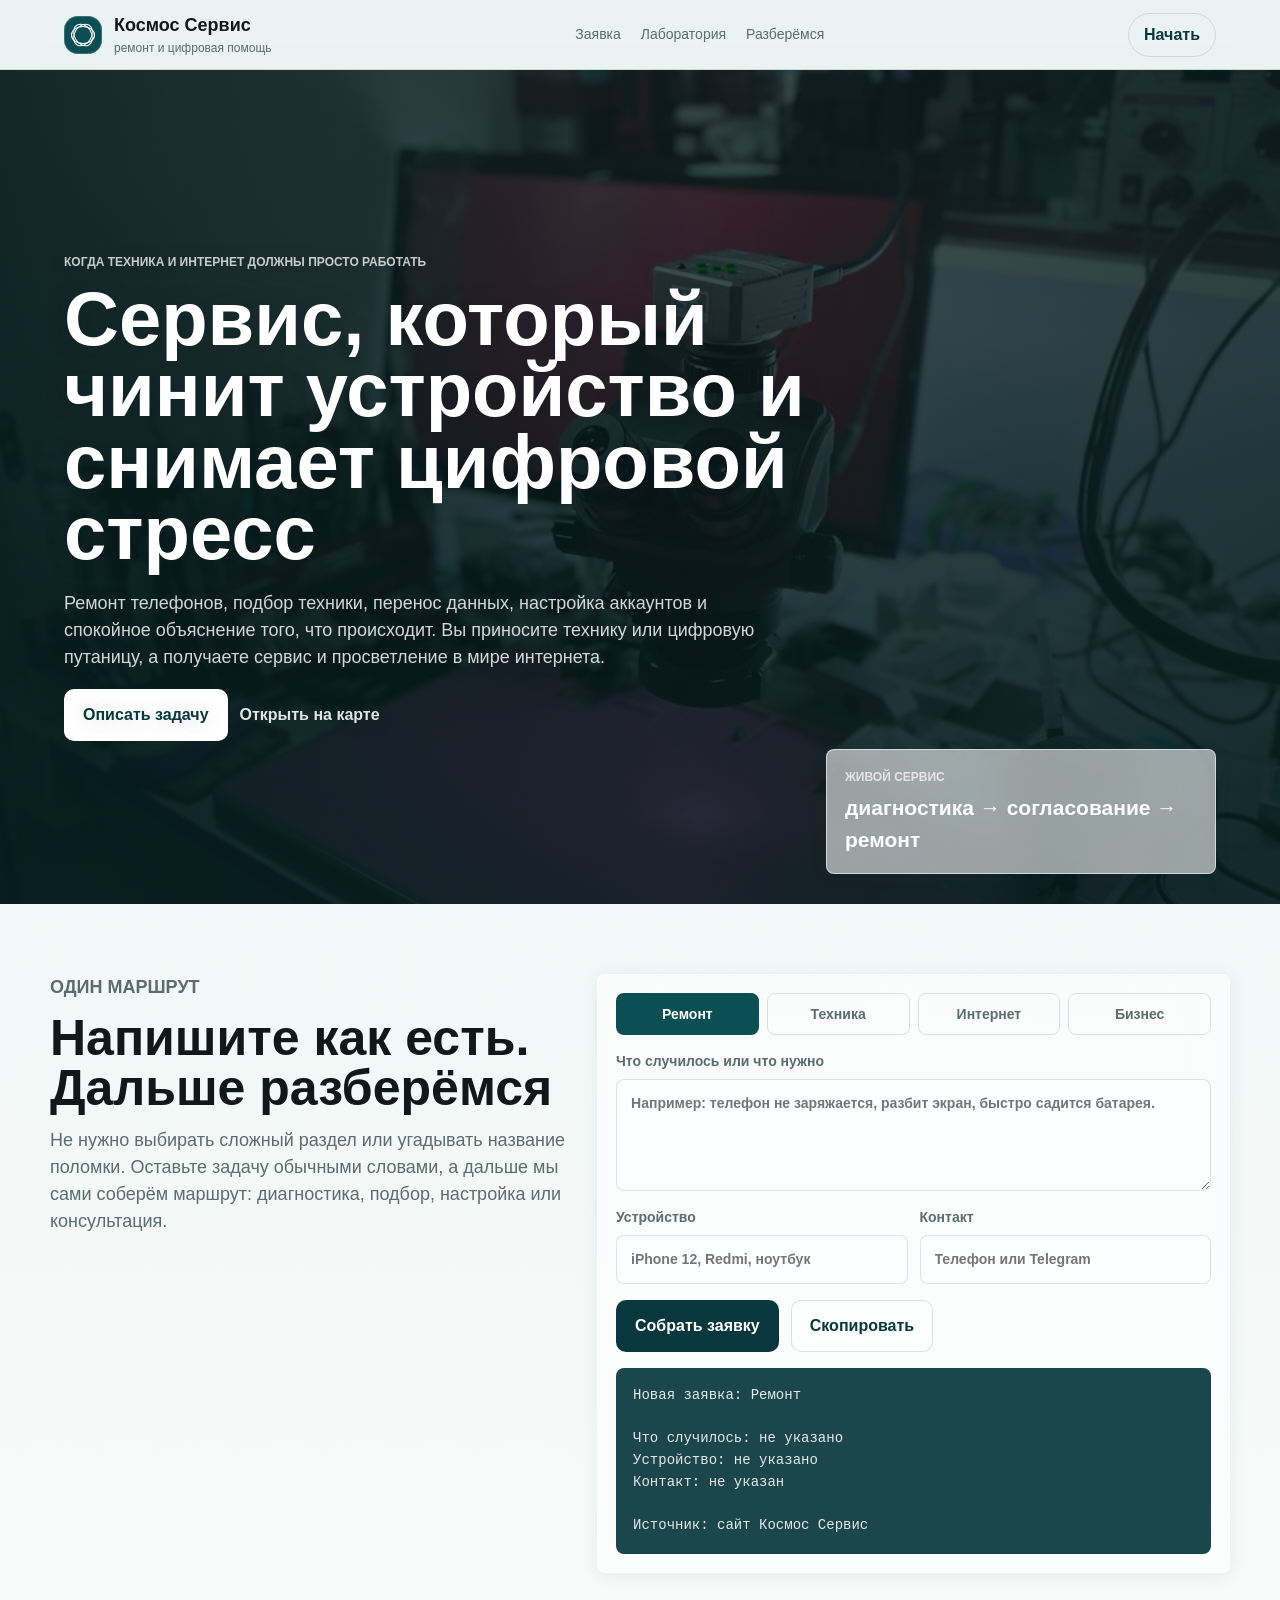
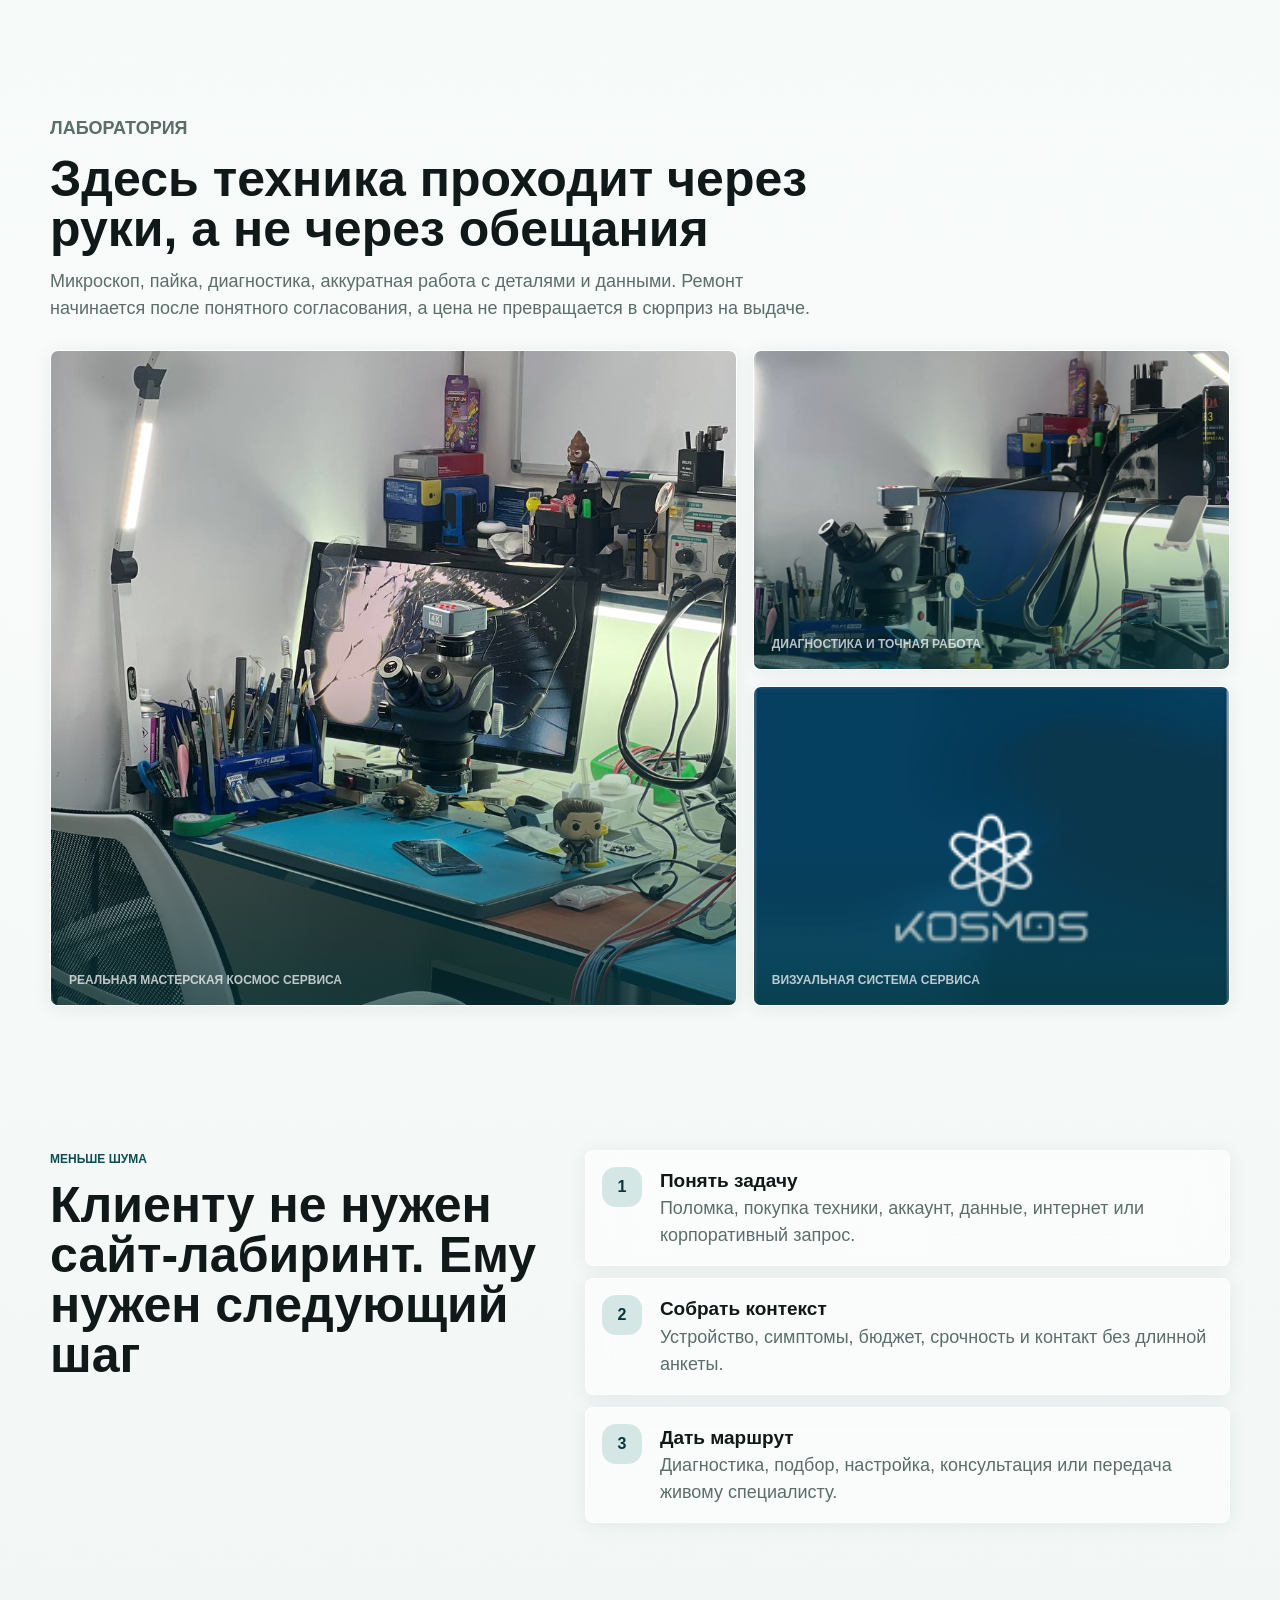
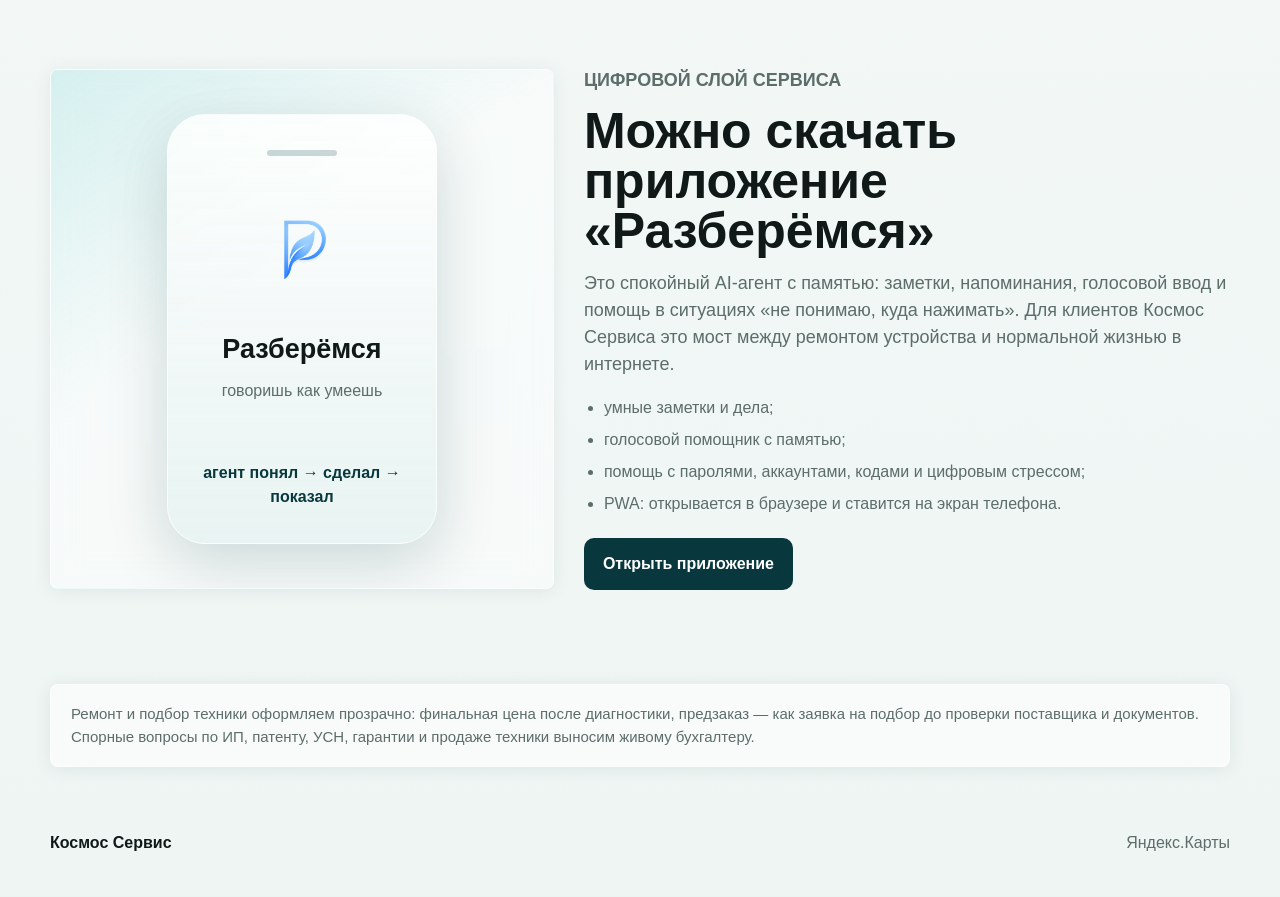
==== commit 6d60ccbe: "Rename brand to Kosmos Service" ====
--- a/projects/site/index.html
+++ b/projects/site/index.html
@@ -3,24 +3,24 @@
   <head>
     <meta charset="utf-8">
     <meta name="viewport" content="width=device-width, initial-scale=1">
-    <title>КОсмос сервис - ремонт, техника и цифровое сопровождение</title>
+    <title>Космос Сервис - ремонт, техника и цифровое сопровождение</title>
     <meta
       name="description"
-      content="КОсмос сервис: ремонт телефонов, подбор техники, цифровая помощь и приложение Разберёмся."
+      content="Космос Сервис: ремонт телефонов, подбор техники, цифровая помощь и приложение Разберёмся."
     >
     <link rel="icon" href="./assets/favicon.svg" type="image/svg+xml">
     <link rel="stylesheet" href="./styles.css">
   </head>
   <body>
     <header class="site-header" aria-label="Навигация">
-      <a class="brand" href="#top" aria-label="КОсмос сервис">
+      <a class="brand" href="#top" aria-label="Космос Сервис">
         <span class="brand-orbit" aria-hidden="true">
           <span></span>
           <span></span>
           <span></span>
         </span>
         <span>
-          <strong>КОсмос</strong>
+          <strong>Космос Сервис</strong>
           <small>ремонт и цифровая помощь</small>
         </span>
       </a>
@@ -47,7 +47,7 @@
           </div>
         </div>
 
-        <div class="hero-media" aria-label="Рабочее место сервиса КОсмос">
+        <div class="hero-media" aria-label="Рабочее место сервиса Космос Сервис">
           <video class="hero-video" autoplay muted loop playsinline poster="./assets/real/workbench-focus.jpeg">
             <source src="./assets/real/workbench-loop.mov">
           </video>
@@ -125,15 +125,15 @@
 
         <div class="photo-board">
           <figure class="photo-card photo-card-large">
-            <img src="./assets/real/workbench-room.jpeg" alt="Рабочее место сервиса КОсмос с микроскопом и инструментами">
-            <figcaption>реальная мастерская КОсмоса</figcaption>
+            <img src="./assets/real/workbench-room.jpeg" alt="Рабочее место сервиса Космос Сервис с микроскопом и инструментами">
+            <figcaption>реальная мастерская Космос Сервиса</figcaption>
           </figure>
           <figure class="photo-card">
             <img src="./assets/real/workbench-wide.jpeg" alt="Рабочий стол мастера с оборудованием для ремонта техники">
             <figcaption>диагностика и точная работа</figcaption>
           </figure>
           <figure class="brand-card">
-            <img src="./assets/brand/kosmos-logo-presentation.png" alt="Презентация логотипа КОСМОС">
+            <img src="./assets/brand/kosmos-logo-presentation.png" alt="Презентация логотипа Космос Сервис">
             <figcaption>визуальная система сервиса</figcaption>
           </figure>
         </div>
@@ -178,7 +178,7 @@
           <h2 id="razberemsia-title">Можно скачать приложение «Разберёмся»</h2>
           <p>
             Это спокойный AI-агент с памятью: заметки, напоминания, голосовой ввод и помощь в ситуациях
-            «не понимаю, куда нажимать». Для клиентов КОсмоса это мост между ремонтом устройства и нормальной
+            «не понимаю, куда нажимать». Для клиентов Космос Сервиса это мост между ремонтом устройства и нормальной
             жизнью в интернете.
           </p>
           <ul class="clean-list">
@@ -201,7 +201,7 @@
     </main>
 
     <footer class="site-footer">
-      <span>КОсмос сервис</span>
+      <span>Космос Сервис</span>
       <a href="https://yandex.ru/maps/org/kosmos/93478916423/?ll=34.098740%2C44.948855&z=15" target="_blank" rel="noreferrer">Яндекс.Карты</a>
     </footer>
 
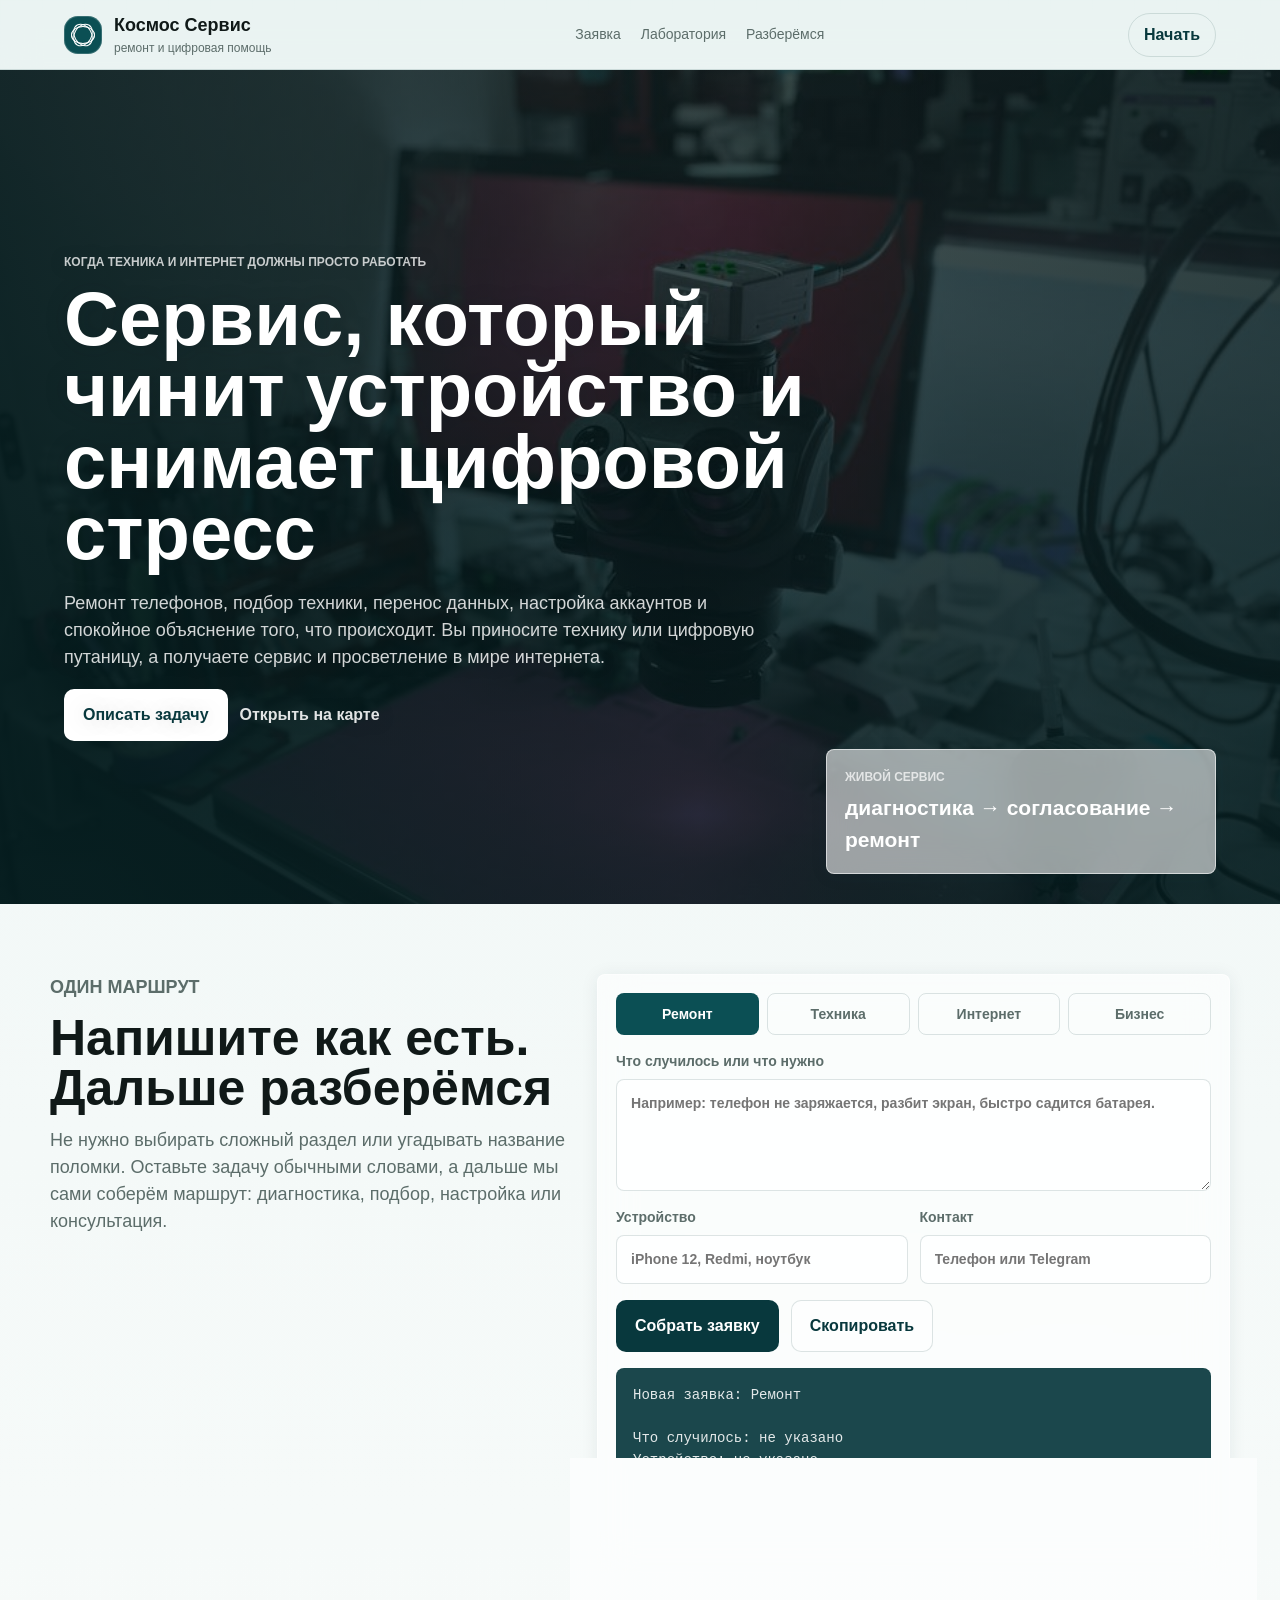
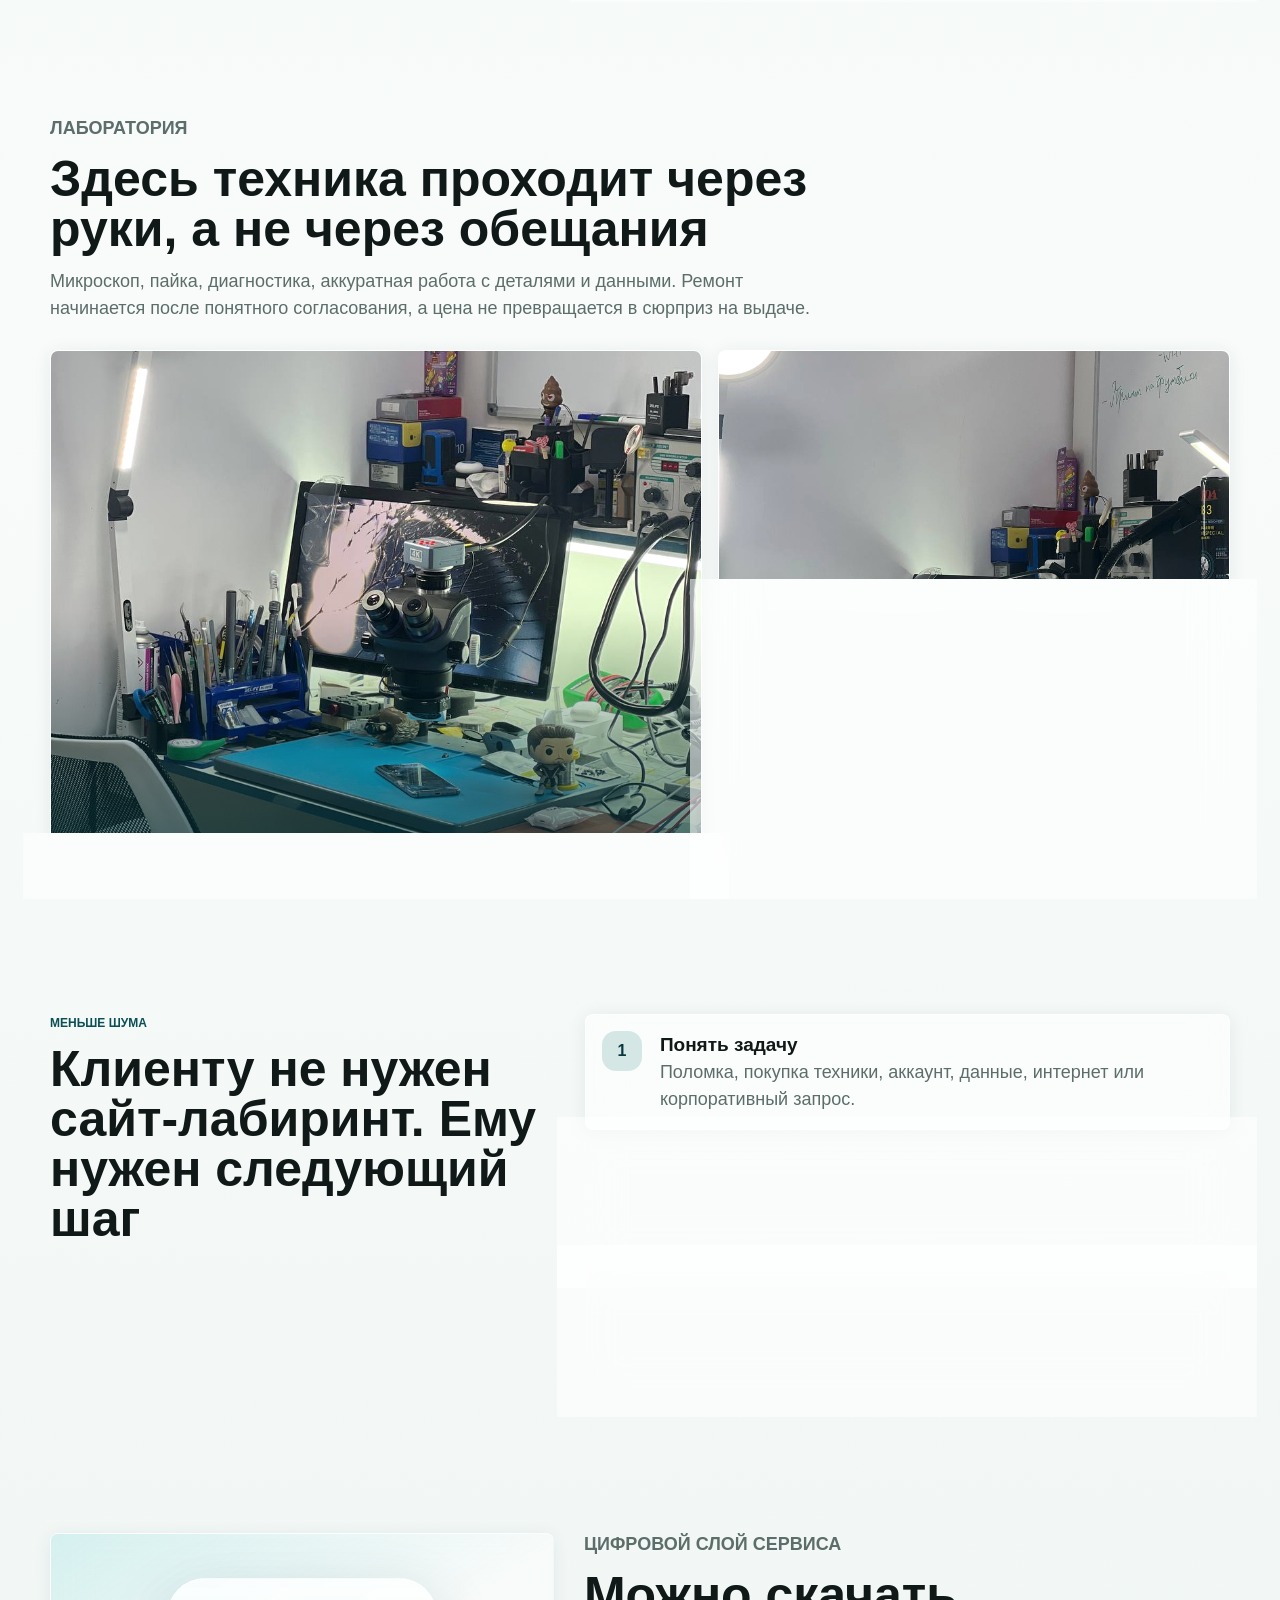
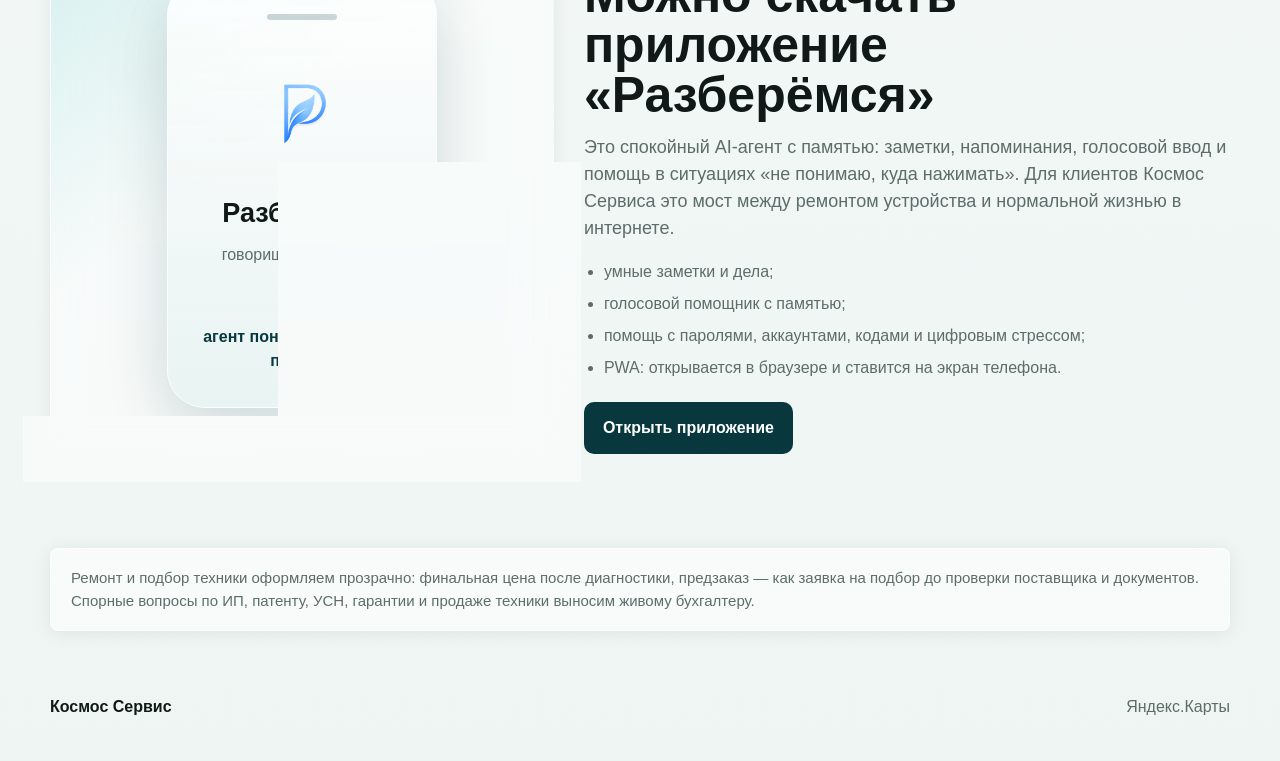
==== commit d39dced7: "Remove outdated logo presentation asset" ====
--- a/projects/site/index.html
+++ b/projects/site/index.html
@@ -132,10 +132,6 @@
             <img src="./assets/real/workbench-wide.jpeg" alt="Рабочий стол мастера с оборудованием для ремонта техники">
             <figcaption>диагностика и точная работа</figcaption>
           </figure>
-          <figure class="brand-card">
-            <img src="./assets/brand/kosmos-logo-presentation.png" alt="Презентация логотипа Космос Сервис">
-            <figcaption>визуальная система сервиса</figcaption>
-          </figure>
         </div>
       </section>
 
--- a/projects/site/styles.css
+++ b/projects/site/styles.css
@@ -310,7 +310,6 @@
 .hero-glass,
 .request-form,
 .photo-card,
-.brand-card,
 .system-grid article,
 .app-visual,
 .legal-strip {
@@ -332,8 +331,7 @@
 }
 
 .hero-glass span,
-.photo-card figcaption,
-.brand-card figcaption {
+.photo-card figcaption {
   display: block;
   color: rgba(255, 255, 255, 0.72);
   font-size: 12px;
@@ -464,13 +462,12 @@
 
 .photo-board {
   display: grid;
-  grid-template-columns: 1.18fr 0.82fr;
-  grid-template-rows: 320px 320px;
+  grid-template-columns: 1.12fr 0.88fr;
+  grid-template-rows: 520px;
   gap: 16px;
 }
 
-.photo-card,
-.brand-card {
+.photo-card {
   position: relative;
   overflow: hidden;
   margin: 0;
@@ -478,31 +475,24 @@
 }
 
 .photo-card-large {
-  grid-row: span 2;
-}
-
-.photo-card img,
-.brand-card img {
+  grid-row: auto;
+}
+
+.photo-card img {
   width: 100%;
   height: 100%;
   object-fit: cover;
   filter: saturate(0.88) contrast(1.04);
 }
 
-.brand-card img {
-  object-position: top;
-}
-
-.photo-card::after,
-.brand-card::after {
+.photo-card::after {
   position: absolute;
   inset: 0;
   content: "";
   background: linear-gradient(180deg, transparent 50%, rgba(8, 56, 61, 0.68));
 }
 
-.photo-card figcaption,
-.brand-card figcaption {
+.photo-card figcaption {
   position: absolute;
   right: 18px;
   bottom: 16px;
@@ -725,8 +715,7 @@
     grid-template-rows: auto;
   }
 
-  .photo-card,
-  .brand-card {
+  .photo-card {
     height: 420px;
     min-height: 0;
   }
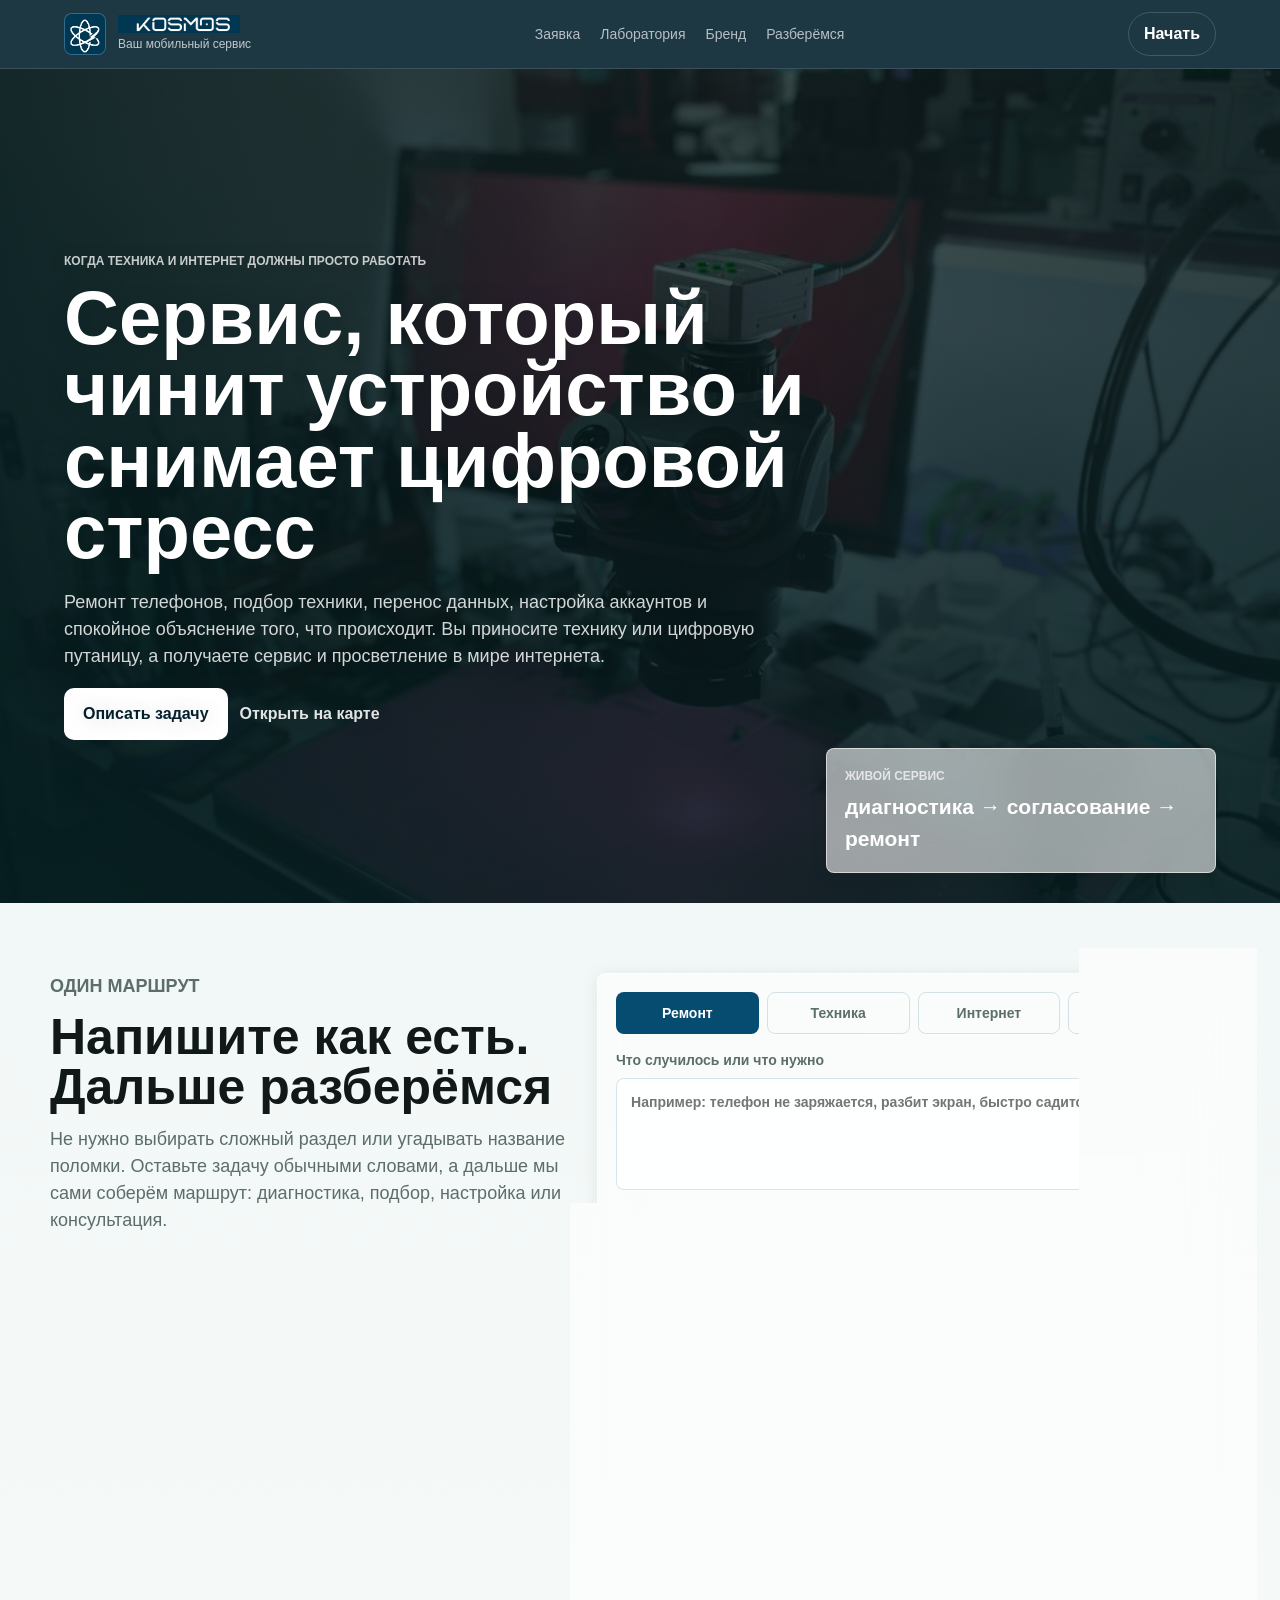
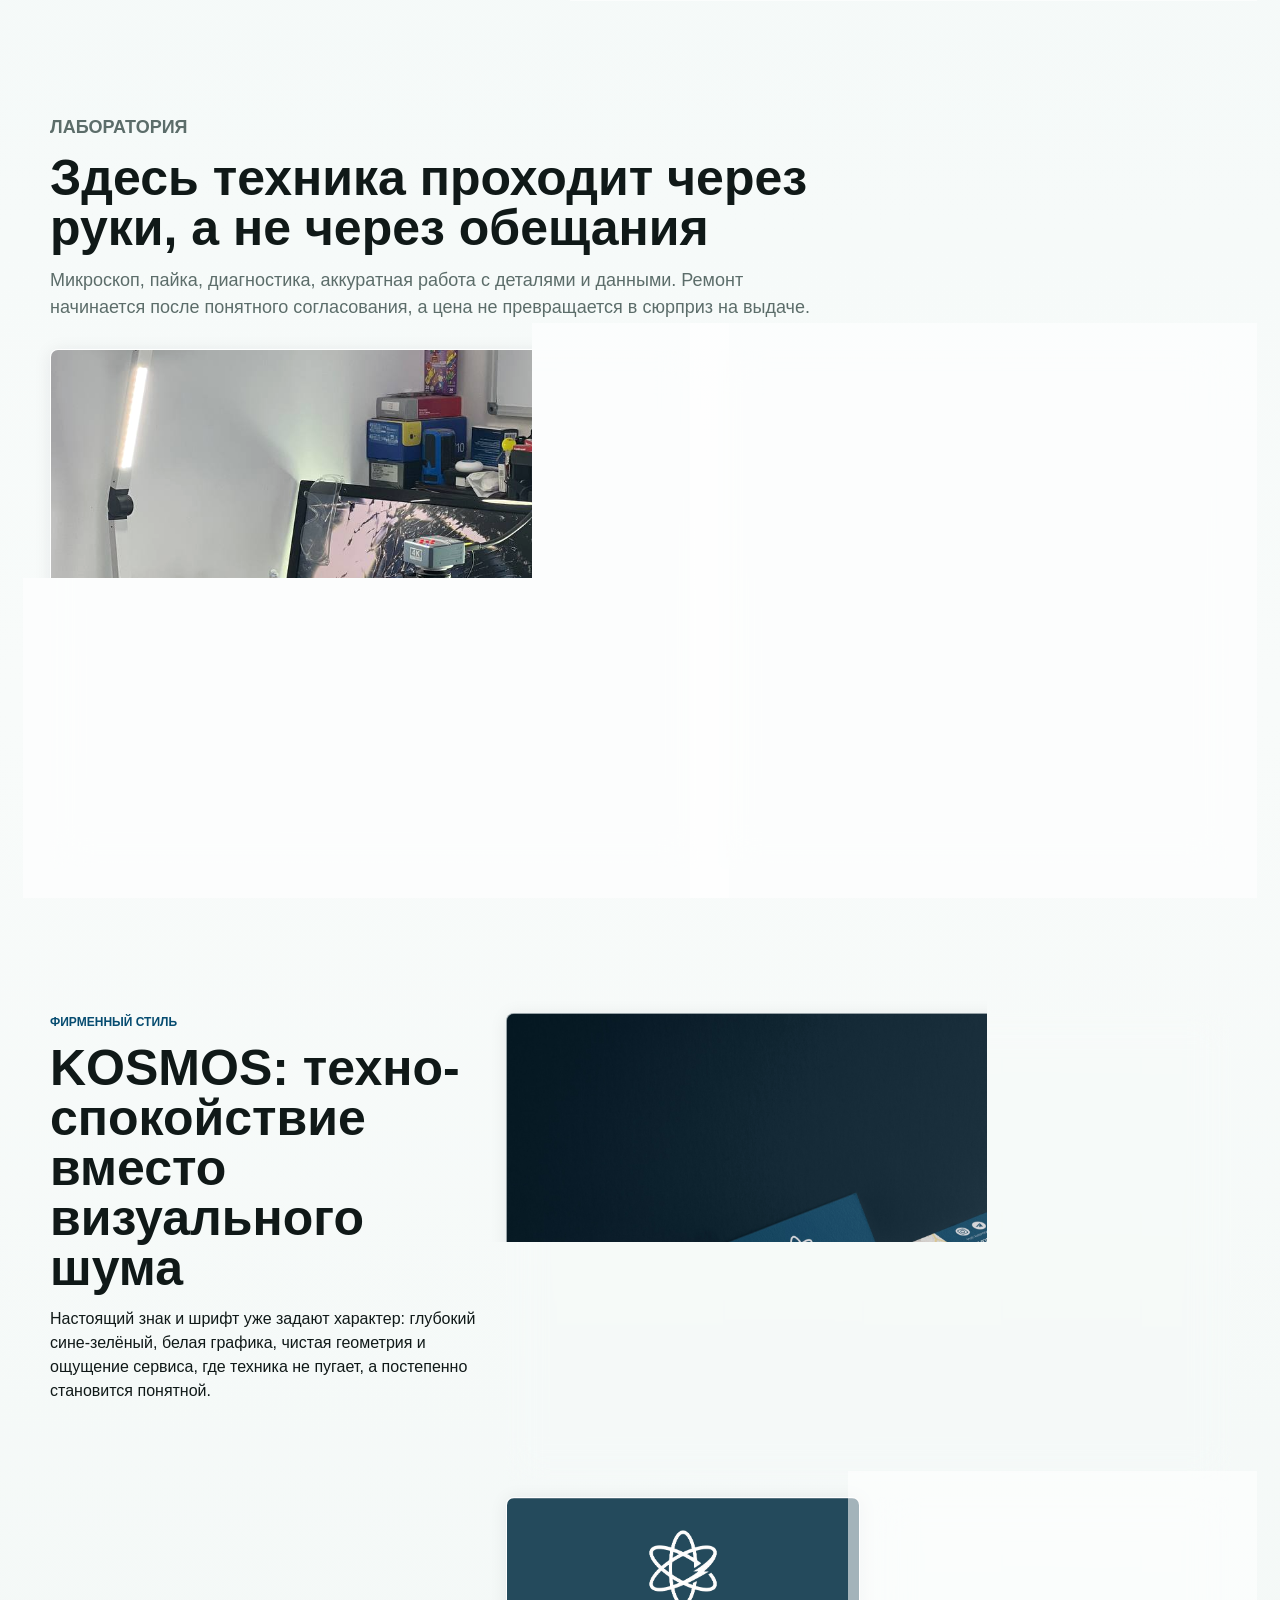
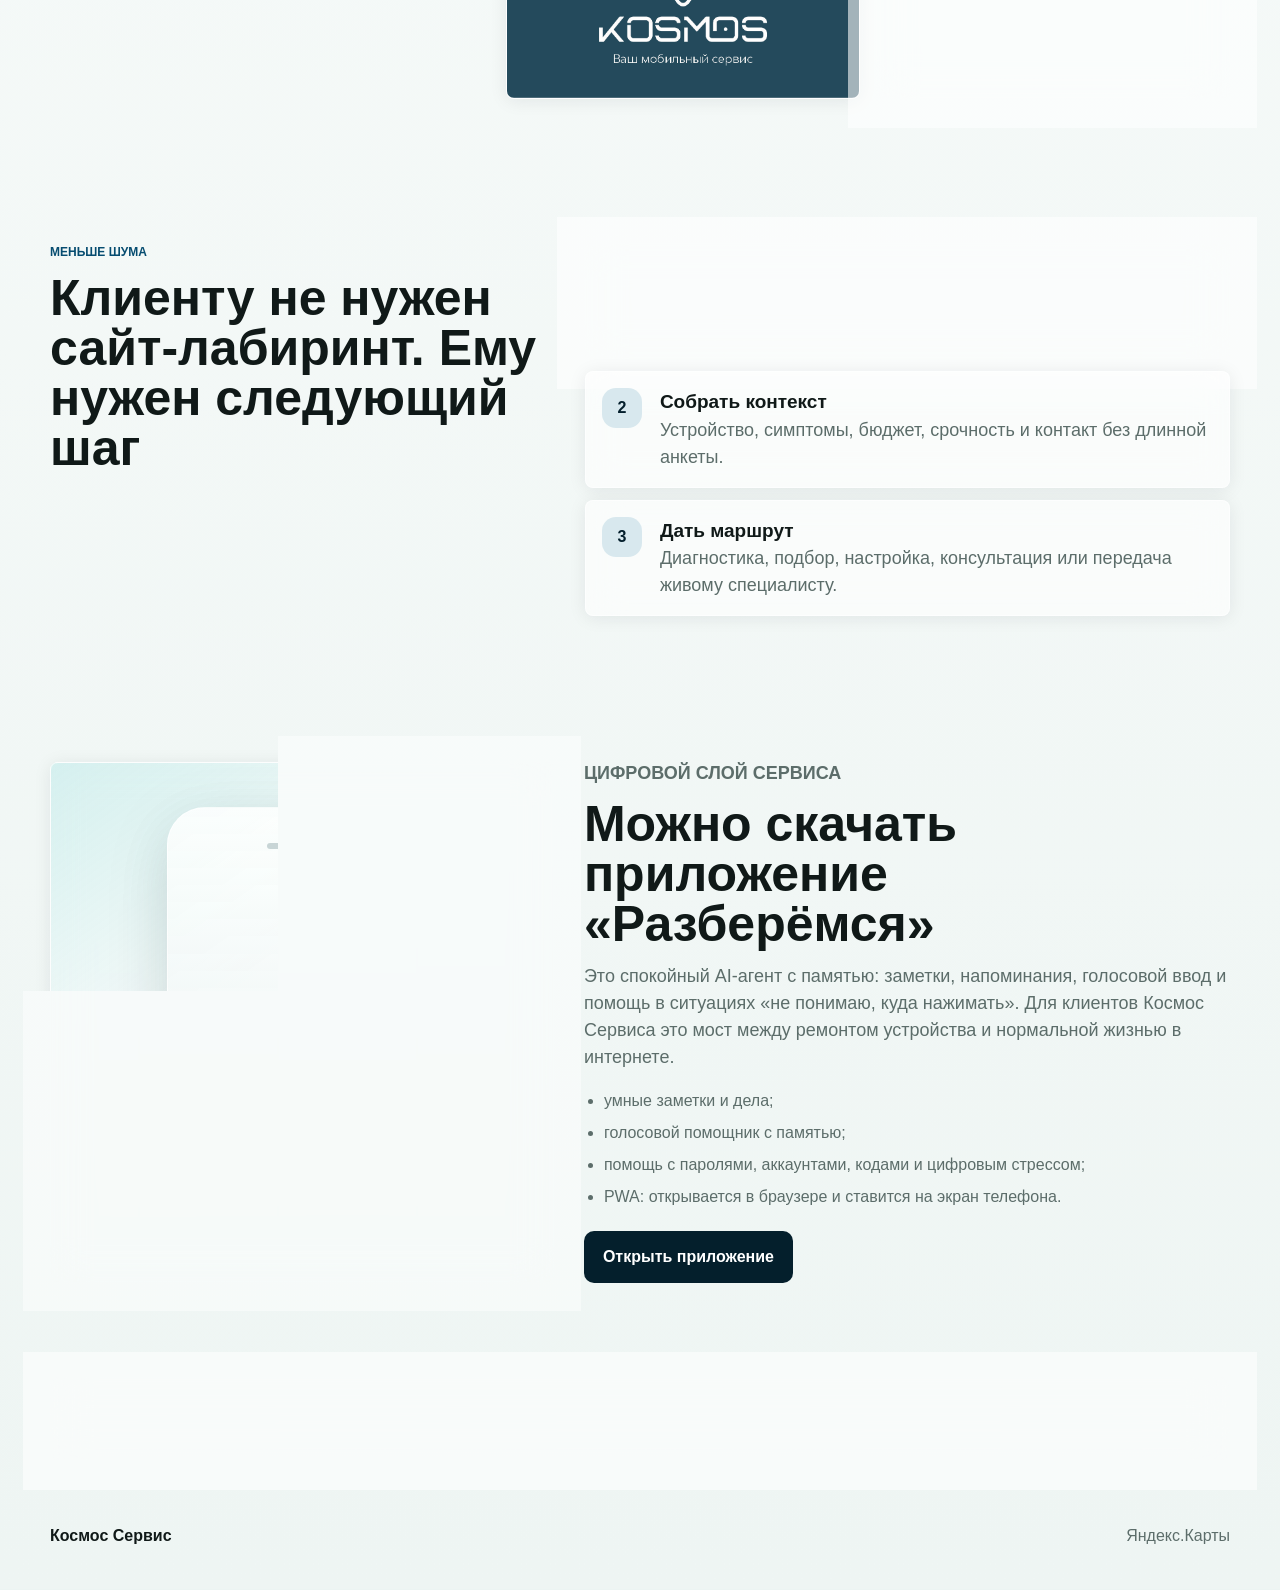
==== commit d6d7ac03: "Apply real KOSMOS brand assets" ====
--- a/projects/site/index.html
+++ b/projects/site/index.html
@@ -8,25 +8,24 @@
       name="description"
       content="Космос Сервис: ремонт телефонов, подбор техники, цифровая помощь и приложение Разберёмся."
     >
-    <link rel="icon" href="./assets/favicon.svg" type="image/svg+xml">
-    <link rel="stylesheet" href="./styles.css">
+    <link rel="icon" href="./assets/brand/kosmos-mark.png" type="image/png">
+    <link rel="stylesheet" href="./styles.css?v=brand-kosmos-1">
   </head>
   <body>
     <header class="site-header" aria-label="Навигация">
       <a class="brand" href="#top" aria-label="Космос Сервис">
-        <span class="brand-orbit" aria-hidden="true">
-          <span></span>
-          <span></span>
-          <span></span>
+        <span class="brand-mark" aria-hidden="true">
+          <img src="./assets/brand/kosmos-mark.png" alt="">
         </span>
         <span>
-          <strong>Космос Сервис</strong>
-          <small>ремонт и цифровая помощь</small>
+          <img class="brand-wordmark" src="./assets/brand/kosmos-wordmark.png" alt="KOSMOS">
+          <small>Ваш мобильный сервис</small>
         </span>
       </a>
       <nav class="nav" aria-label="Разделы">
         <a href="#request">Заявка</a>
         <a href="#lab">Лаборатория</a>
+        <a href="#brand">Бренд</a>
         <a href="#razberemsia">Разберёмся</a>
       </nav>
       <a class="header-action" href="#request">Начать</a>
@@ -132,6 +131,28 @@
             <img src="./assets/real/workbench-wide.jpeg" alt="Рабочий стол мастера с оборудованием для ремонта техники">
             <figcaption>диагностика и точная работа</figcaption>
           </figure>
+        </div>
+      </section>
+
+      <section class="brand-section" id="brand" aria-labelledby="brand-title">
+        <div class="brand-copy">
+          <p class="eyebrow">фирменный стиль</p>
+          <h2 id="brand-title">KOSMOS: техно-спокойствие вместо визуального шума</h2>
+          <p>
+            Настоящий знак и шрифт уже задают характер: глубокий сине-зелёный, белая графика, чистая геометрия
+            и ощущение сервиса, где техника не пугает, а постепенно становится понятной.
+          </p>
+        </div>
+
+        <div class="brand-showcase">
+          <figure class="brand-visual-card">
+            <img src="./assets/brand/kosmos-card-visual.jpg" alt="Визуализация визиток KOSMOS">
+            <figcaption>актуальный логотип и фирменный шрифт</figcaption>
+          </figure>
+          <div class="business-cards" aria-label="Визитка Космос Сервис">
+            <img src="./assets/brand/kosmos-card-front.jpg" alt="Лицевая сторона визитки KOSMOS">
+            <img src="./assets/brand/kosmos-card-back.jpg" alt="Оборотная сторона визитки KOSMOS с контактами и картой">
+          </div>
         </div>
       </section>
 
--- a/projects/site/styles.css
+++ b/projects/site/styles.css
@@ -4,12 +4,12 @@
   --glass: rgba(255, 255, 255, 0.58);
   --ink: #101918;
   --muted: #5c6d6a;
-  --line: rgba(16, 66, 69, 0.14);
-  --brand: #0b4f54;
-  --brand-deep: #08383d;
-  --brand-soft: #d4e7e4;
-  --aqua: #36c0bd;
-  --shadow: 0 2px 18px rgba(8, 56, 61, 0.08);
+  --line: rgba(5, 74, 109, 0.15);
+  --brand: #064c70;
+  --brand-deep: #041f2c;
+  --brand-soft: #d8e8ee;
+  --aqua: #1b8da8;
+  --shadow: 0 2px 18px rgba(4, 31, 44, 0.08);
   --radius: 8px;
   font-family: -apple-system, BlinkMacSystemFont, "SF Pro Display", "Segoe UI", sans-serif;
 }
@@ -25,7 +25,7 @@
 body {
   margin: 0;
   background:
-    linear-gradient(180deg, rgba(54, 192, 189, 0.09) 0%, transparent 24rem),
+    linear-gradient(180deg, rgba(27, 141, 168, 0.1) 0%, transparent 24rem),
     linear-gradient(180deg, #eef6f5 0%, #f8fbfa 48%, #eef5f3 100%);
   color: var(--ink);
   line-height: 1.5;
@@ -37,7 +37,7 @@
   z-index: -1;
   pointer-events: none;
   content: "";
-  background-image: linear-gradient(rgba(8, 56, 61, 0.025) 1px, transparent 1px), linear-gradient(90deg, rgba(8, 56, 61, 0.025) 1px, transparent 1px);
+  background-image: linear-gradient(rgba(4, 31, 44, 0.025) 1px, transparent 1px), linear-gradient(90deg, rgba(4, 31, 44, 0.025) 1px, transparent 1px);
   background-size: 42px 42px;
   mask-image: linear-gradient(180deg, rgba(0, 0, 0, 0.7), transparent 72%);
 }
@@ -68,8 +68,8 @@
   justify-content: space-between;
   gap: 18px;
   padding: 12px clamp(18px, 5vw, 64px);
-  background: rgba(237, 244, 243, 0.78);
-  border-bottom: 1px solid var(--line);
+  background: rgba(4, 31, 44, 0.88);
+  border-bottom: 1px solid rgba(255, 255, 255, 0.12);
   backdrop-filter: blur(18px);
 }
 
@@ -80,60 +80,48 @@
   min-width: max-content;
 }
 
-.brand-orbit {
-  position: relative;
-  width: 38px;
-  height: 38px;
-  border-radius: 14px;
+.brand-mark {
+  display: grid;
+  width: 42px;
+  height: 42px;
+  place-items: center;
+  overflow: hidden;
+  border: 1px solid rgba(255, 255, 255, 0.18);
+  border-radius: 8px;
   background: var(--brand);
-  box-shadow: inset 0 0 0 1px rgba(255, 255, 255, 0.18);
-}
-
-.brand-orbit span,
-.brand-orbit::before {
-  position: absolute;
-  inset: 10px 7px;
-  content: "";
-  border: 1.5px solid white;
-  border-radius: 50%;
-}
-
-.brand-orbit span:nth-child(1) {
-  transform: rotate(60deg);
-}
-
-.brand-orbit span:nth-child(2) {
-  transform: rotate(-60deg);
-}
-
-.brand-orbit span:nth-child(3) {
-  border-color: rgba(255, 255, 255, 0.7);
-}
-
-.brand strong,
+}
+
+.brand-mark img {
+  width: 100%;
+  height: 100%;
+  object-fit: cover;
+}
+
+.brand-wordmark,
 .brand small {
   display: block;
 }
 
-.brand strong {
-  font-size: 18px;
-  letter-spacing: 0;
+.brand-wordmark {
+  width: 122px;
+  height: auto;
+  margin-bottom: 2px;
 }
 
 .brand small {
-  color: var(--muted);
+  color: rgba(255, 255, 255, 0.72);
   font-size: 12px;
 }
 
 .nav {
   display: flex;
   gap: 20px;
-  color: var(--muted);
+  color: rgba(255, 255, 255, 0.68);
   font-size: 14px;
 }
 
 .nav a:hover {
-  color: var(--brand-deep);
+  color: white;
 }
 
 .header-action {
@@ -141,14 +129,15 @@
   min-height: 40px;
   align-items: center;
   padding: 9px 15px;
-  border: 1px solid var(--line);
+  border: 1px solid rgba(255, 255, 255, 0.16);
   border-radius: 999px;
-  color: var(--brand-deep);
+  color: white;
   font-weight: 700;
 }
 
 .intent-panel,
 .lab-section,
+.brand-section,
 .system-section,
 .razberemsia-section,
 .legal-strip,
@@ -310,6 +299,8 @@
 .hero-glass,
 .request-form,
 .photo-card,
+.brand-visual-card,
+.business-cards img,
 .system-grid article,
 .app-visual,
 .legal-strip {
@@ -450,6 +441,7 @@
 }
 
 .lab-section,
+.brand-section,
 .system-section,
 .razberemsia-section {
   padding: 72px 0;
@@ -498,6 +490,69 @@
   bottom: 16px;
   left: 18px;
   z-index: 1;
+}
+
+.brand-section {
+  display: grid;
+  grid-template-columns: minmax(0, 0.74fr) minmax(460px, 1.26fr);
+  gap: 30px;
+  align-items: start;
+}
+
+.brand-copy {
+  position: sticky;
+  top: 100px;
+}
+
+.brand-showcase {
+  display: grid;
+  gap: 16px;
+}
+
+.brand-visual-card {
+  position: relative;
+  overflow: hidden;
+  margin: 0;
+  border-radius: var(--radius);
+  background: var(--brand-deep);
+}
+
+.brand-visual-card img {
+  width: 100%;
+  aspect-ratio: 1.55;
+  object-fit: cover;
+  filter: saturate(0.94) contrast(1.02);
+}
+
+.brand-visual-card figcaption {
+  position: absolute;
+  right: 18px;
+  bottom: 16px;
+  left: 18px;
+  z-index: 1;
+  color: rgba(255, 255, 255, 0.78);
+  font-size: 12px;
+  font-weight: 800;
+  text-transform: uppercase;
+}
+
+.brand-visual-card::after {
+  position: absolute;
+  inset: 0;
+  content: "";
+  background: linear-gradient(180deg, transparent 54%, rgba(4, 31, 44, 0.72));
+}
+
+.business-cards {
+  display: grid;
+  grid-template-columns: repeat(2, minmax(0, 1fr));
+  gap: 16px;
+}
+
+.business-cards img {
+  width: 100%;
+  border-radius: var(--radius);
+  object-fit: cover;
 }
 
 .system-section {
@@ -640,6 +695,7 @@
 
   .hero,
   .intent-panel,
+  .brand-section,
   .system-section,
   .razberemsia-section {
     grid-template-columns: 1fr;
@@ -666,6 +722,10 @@
   }
 
   .intent-copy {
+    position: static;
+  }
+
+  .brand-copy {
     position: static;
   }
 }
@@ -707,7 +767,8 @@
 
   .segments,
   .form-grid,
-  .photo-board {
+  .photo-board,
+  .business-cards {
     grid-template-columns: 1fr;
   }
 
